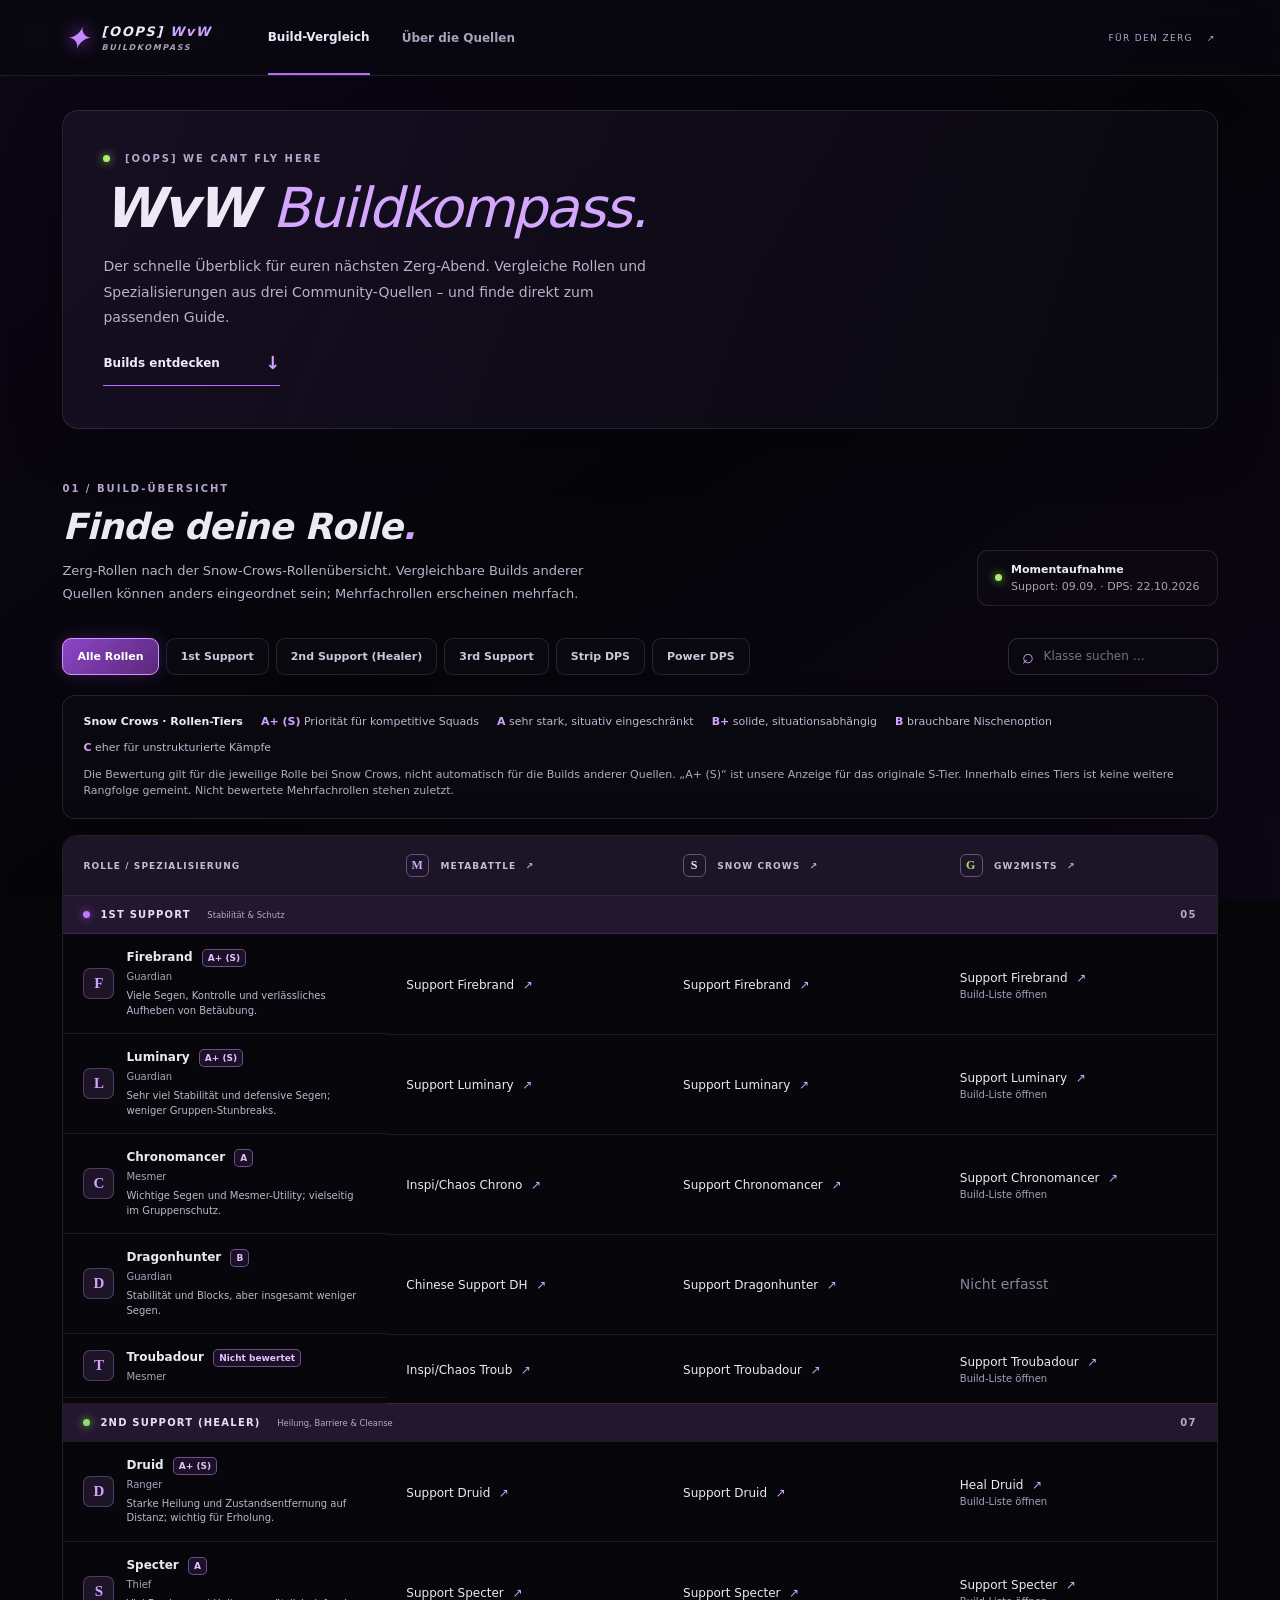
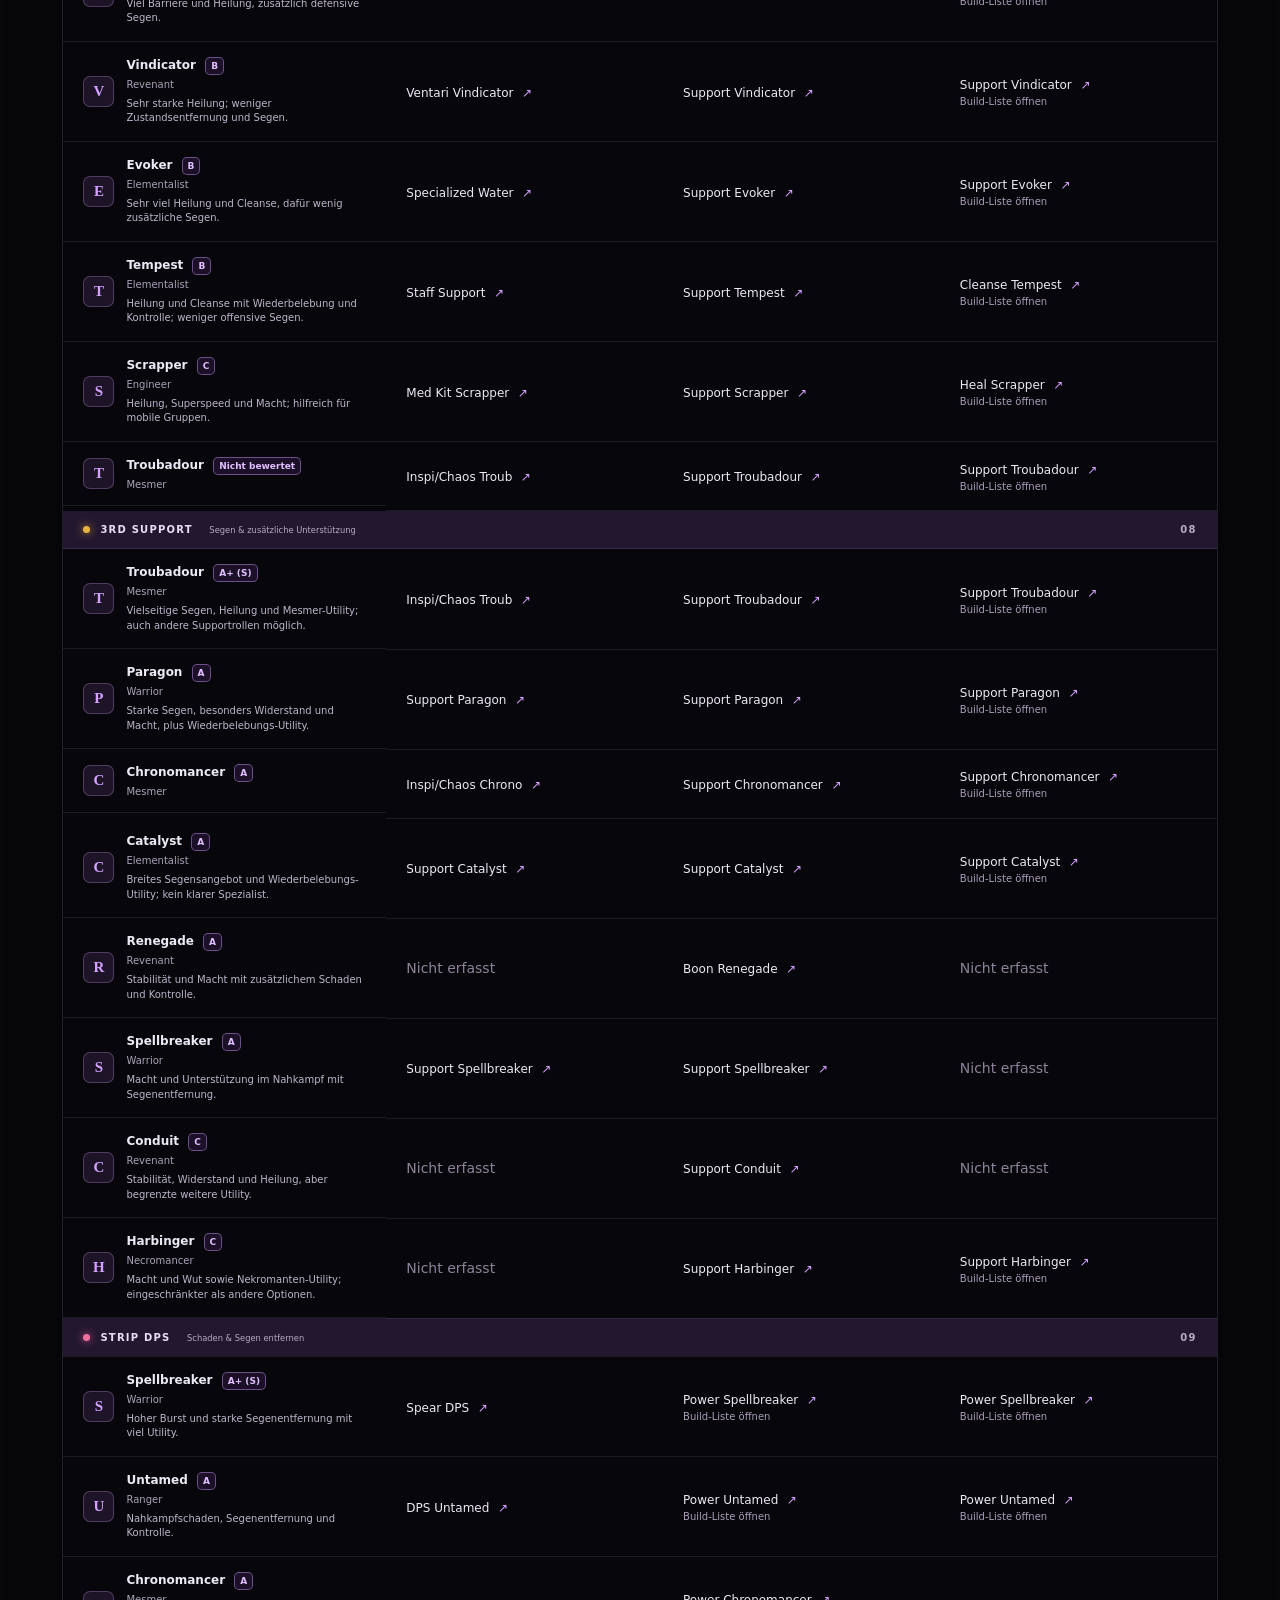
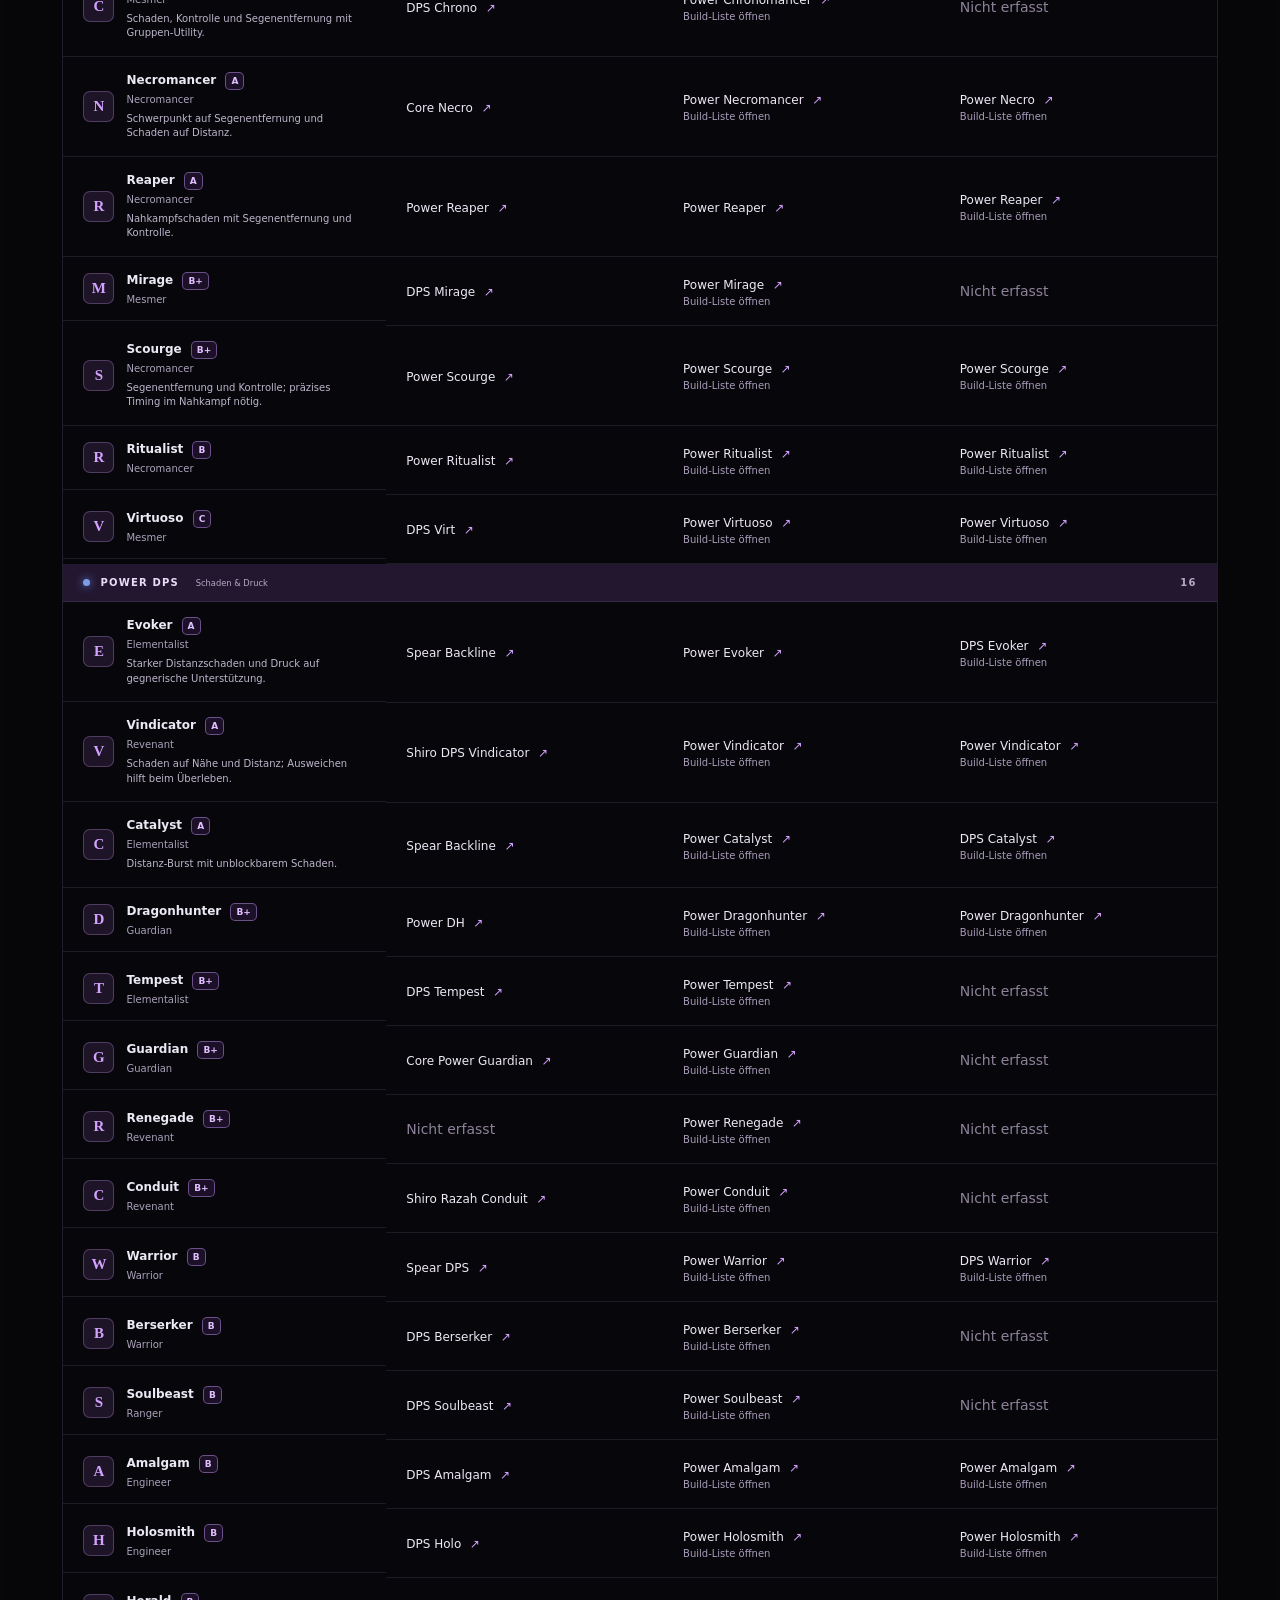
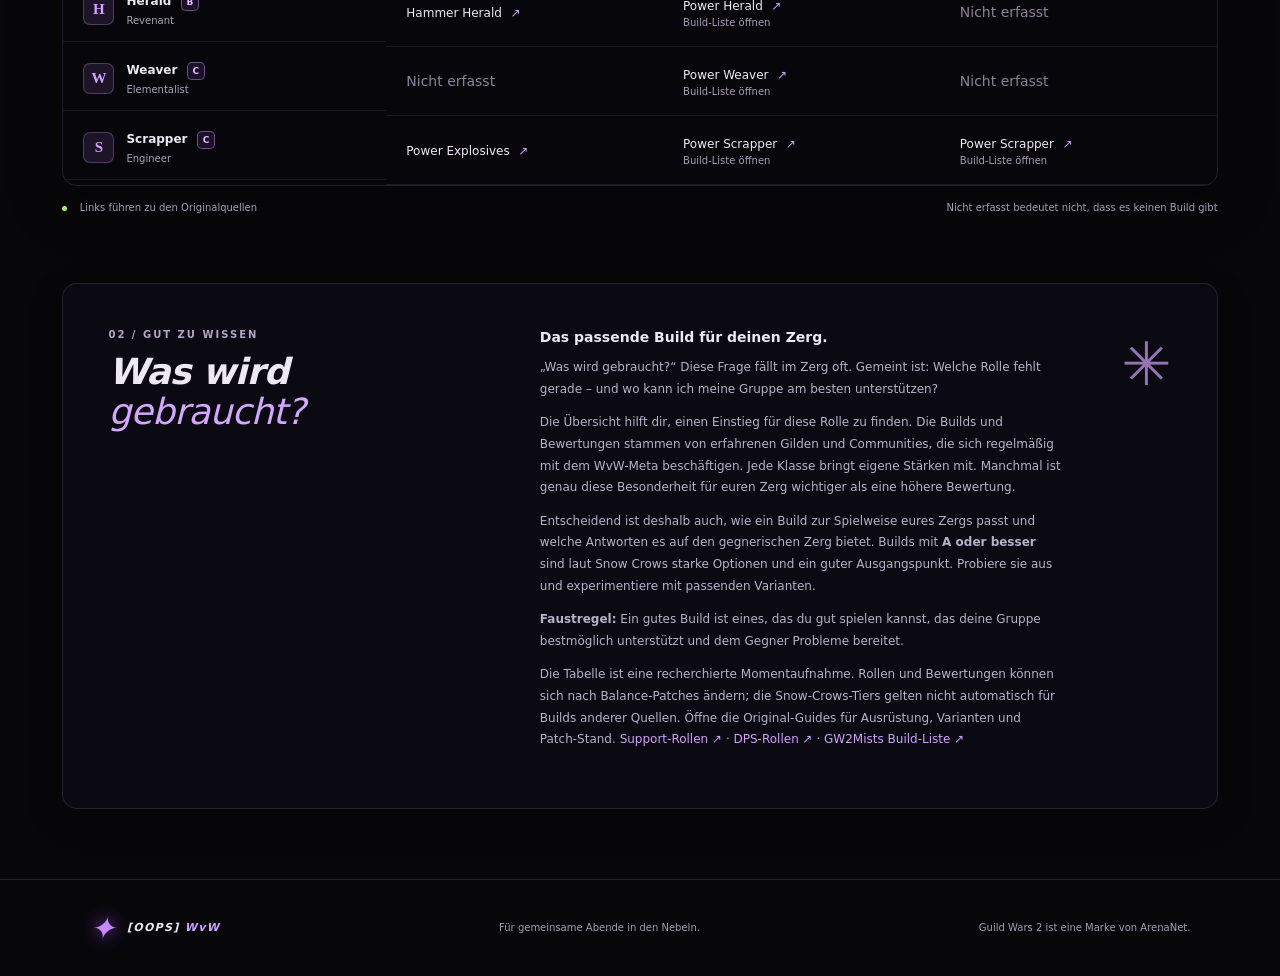
==== builds/index.html @ 17bd9991 "Füge WvW Buildkompass hinzu: Implementiere app.js, icons.js, index.html und style.css für die Anzeig" ====
<!doctype html><html lang="de"><head><meta charset="utf-8"><meta name="viewport" content="width=device-width, initial-scale=1"><meta name="description" content="WvW-Zerg-Builds nach Rolle und Quelle vergleichen."><title>Buildkompass · WvW</title><link rel="stylesheet" href="style.css"></head><body>
<header><div class="brand"><span class="brandmark">✦</span><span>[OOPS] <span class="accent">WvW</span><small>BUILDKOMPASS</small></span></div><nav><a class="active" href="#vergleich">Build-Vergleich</a><a href="#quellen">Über die Quellen</a></nav><span class="header-tag">FÜR DEN ZERG <span>↗</span></span></header>
<main><section class="hero"><div class="hero-copy"><div class="eyebrow"><span class="dot"></span> [OOPS] WE CANT FLY HERE</div><h1>WvW <em>Buildkompass.</em></h1><p>Der schnelle Überblick für euren nächsten Zerg-Abend. Vergleiche Rollen und Spezialisierungen aus drei Community-Quellen – und finde direkt zum passenden Guide.</p><a class="hero-link" href="#vergleich">Builds entdecken <span>↓</span></a></div></section>
<section class="overview" id="vergleich"><div class="section-top"><div><div class="eyebrow gold">01 / BUILD-ÜBERSICHT</div><h2>Finde deine Rolle<span class="accent">.</span></h2><p>Zerg-Rollen nach der Snow-Crows-Rollenübersicht. Vergleichbare Builds anderer Quellen können anders eingeordnet sein; Mehrfachrollen erscheinen mehrfach.</p></div><div class="snapshot"><span class="dot"></span><div><b>Momentaufnahme</b><small>Support: 09.09. · DPS: 22.10.2026</small></div></div></div>
<div class="toolbar"><div class="filters" role="group" aria-label="Nach Rolle filtern"><button class="selected" data-role="Alle">Alle Rollen</button><button data-role="1st Support">1st Support</button><button data-role="2nd Support (Healer)">2nd Support (Healer)</button><button data-role="3rd Support">3rd Support</button><button data-role="Strip DPS">Strip DPS</button><button data-role="Power DPS">Power DPS</button></div><label class="search"><span>⌕</span><input id="search" type="search" placeholder="Klasse suchen …" aria-label="Klasse oder Build suchen"></label></div>
<div class="tier-legend"><strong>Snow Crows · Rollen-Tiers</strong><span><b>A+ (S)</b> Priorität für kompetitive Squads</span><span><b>A</b> sehr stark, situativ eingeschränkt</span><span><b>B+</b> solide, situationsabhängig</span><span><b>B</b> brauchbare Nischenoption</span><span><b>C</b> eher für unstrukturierte Kämpfe</span><p>Die Bewertung gilt für die jeweilige Rolle bei Snow Crows, nicht automatisch für die Builds anderer Quellen. „A+ (S)“ ist unsere Anzeige für das originale S-Tier. Innerhalb eines Tiers ist keine weitere Rangfolge gemeint. Nicht bewertete Mehrfachrollen stehen zuletzt.</p></div><div class="table-wrap"><table><thead><tr><th>ROLLE / SPEZIALISIERUNG</th><th><span class="source-icon mb">M</span> METABATTLE <a href="https://metabattle.com/wiki/WvW" target="_blank" rel="noopener">↗</a></th><th><span class="source-icon sc">S</span> SNOW CROWS <a href="https://snowcrows.com/builds/wvw" target="_blank" rel="noopener">↗</a></th><th><span class="source-icon gm">G</span> GW2MISTS <a href="https://gw2mists.com/de/community/builds" target="_blank" rel="noopener">↗</a></th></tr></thead><tbody id="rows"></tbody></table><p id="empty" hidden>Keine passenden Builds gefunden. Versuche einen anderen Suchbegriff.</p></div><div class="table-footer"><span><i class="dot"></i> Links führen zu den Originalquellen</span><span>Nicht erfasst bedeutet nicht, dass es keinen Build gibt</span></div></section>
<section class="note" id="quellen"><div><div class="eyebrow gold">02 / GUT ZU WISSEN</div><h2>Was wird<br><em>gebraucht?</em></h2></div><div><h3>Das passende Build für deinen Zerg.</h3><p>„Was wird gebraucht?“ Diese Frage fällt im Zerg oft. Gemeint ist: Welche Rolle fehlt gerade – und wo kann ich meine Gruppe am besten unterstützen?</p><p>Die Übersicht hilft dir, einen Einstieg für diese Rolle zu finden. Die Builds und Bewertungen stammen von erfahrenen Gilden und Communities, die sich regelmäßig mit dem WvW-Meta beschäftigen. Jede Klasse bringt eigene Stärken mit. Manchmal ist genau diese Besonderheit für euren Zerg wichtiger als eine höhere Bewertung.</p><p>Entscheidend ist deshalb auch, wie ein Build zur Spielweise eures Zergs passt und welche Antworten es auf den gegnerischen Zerg bietet. Builds mit <strong>A oder besser</strong> sind laut Snow Crows starke Optionen und ein guter Ausgangspunkt. Probiere sie aus und experimentiere mit passenden Varianten.</p><p><strong>Faustregel:</strong> Ein gutes Build ist eines, das du gut spielen kannst, das deine Gruppe bestmöglich unterstützt und dem Gegner Probleme bereitet.</p><p class="source-note">Die Tabelle ist eine recherchierte Momentaufnahme. Rollen und Bewertungen können sich nach Balance-Patches ändern; die Snow-Crows-Tiers gelten nicht automatisch für Builds anderer Quellen. Öffne die Original-Guides für Ausrüstung, Varianten und Patch-Stand. <a href="https://snowcrows.com/news/wvw/wvw-tier-list-for-support-builds-august-2026">Support-Rollen ↗</a> · <a href="https://snowcrows.com/news/wvw/wvw-tier-list-for-dps-builds-august-2026">DPS-Rollen ↗</a> · <a href="https://gw2mists.com/en/builds" target="_blank" rel="noopener">GW2Mists Build-Liste ↗</a></p></div><div class="note-number">✳</div></section></main><footer><div class="brand"><span class="brandmark">✦</span><span>[OOPS] <span class="accent">WvW</span></span></div><span>Für gemeinsame Abende in den Nebeln.</span><span>Guild Wars 2 ist eine Marke von ArenaNet.</span></footer><script src="icons.js"></script><script src="app.js"></script></body></html>
---- builds/style.css ----
@import url('https://fonts.googleapis.com/css2?family=DM+Sans:wght@400;500;600;700&family=DM+Serif+Display:ital@0;1&display=swap');
.tier-legend{display:flex;gap:10px 18px;flex-wrap:wrap;align-items:center;padding:18px 20px;margin-bottom:16px;border:1px solid #3c493d;background:#1c2520;color:#aeb8ad;font-size:11px;line-height:1.5}.tier-legend strong{color:#e8e9df}.tier-legend b{color:#e2c580}.tier-legend p{width:100%;margin:0;color:#9ea99d}.tier{display:inline-block;border:1px solid #8e805b;padding:3px 5px;margin-left:5px;color:#e4c87e;font-size:9px;white-space:nowrap}.class-name small.why{max-width:245px;line-height:1.45;color:#aab4a7;margin-top:7px}.role-4{background:#d47d70}
:root{--bg:#111615;--panel:#1b2220;--line:#353c38;--text:#f1f0e9;--muted:#a4aba2;--gold:#d7b66f}*{box-sizing:border-box}html{scroll-behavior:smooth}body{margin:0;background:var(--bg);color:var(--text);font-family:'DM Sans',sans-serif;font-size:14px}a{color:inherit;text-decoration:none}a:focus-visible,button:focus-visible,input:focus-visible{outline:2px solid #e5c47e;outline-offset:3px}header{height:78px;border-bottom:1px solid #333a35;display:flex;align-items:center;padding:0 7%;gap:70px}.brand{display:flex;align-items:center;gap:10px;font-size:13px;font-weight:700;letter-spacing:.14em}.brandmark{font-size:31px;color:var(--gold);font-weight:400}.brand small{display:block;color:#8c958c;font-size:8px;letter-spacing:.2em;margin-top:4px}.accent{color:var(--gold)}nav{display:flex;align-self:stretch;gap:32px}nav a{display:flex;align-items:center;color:#9da49c;font-size:12px}nav a.active{border-bottom:2px solid var(--gold);color:#eee}.header-tag{margin-left:auto;font-size:9px;letter-spacing:.15em;color:#b7c0b4}.header-tag span{color:var(--gold);padding-left:10px}main{max-width:1600px;margin:auto}.hero{min-height:440px;display:grid;grid-template-columns:1fr .9fr;overflow:hidden;border-bottom:1px solid var(--line)}.hero-copy{padding:78px 0 70px 12%;position:relative;z-index:1}.eyebrow{font-size:10px;font-weight:700;letter-spacing:.2em;color:#c5cbc2}.dot{display:inline-block;width:7px;height:7px;border-radius:50%;background:#b9c89d;margin-right:9px}.gold{color:var(--gold)}h1,h2{font-family:'DM Serif Display',Georgia,serif;font-weight:400;margin:20px 0}h1{font-size:clamp(48px,5.4vw,77px);line-height:1.02;letter-spacing:-.03em}h1 em,.note em{color:var(--gold);font-weight:400}.hero p,.section-top p,.note p{color:#adb5ab;line-height:1.8;max-width:560px}.hero p{font-size:15px;margin:23px 0 29px}.hero-link{display:inline-flex;gap:45px;align-items:center;border-bottom:1px solid var(--gold);padding-bottom:12px;font-size:12px;font-weight:700}.hero-link span{color:var(--gold);font-size:18px}.hero-art{position:relative;min-height:420px;overflow:hidden;background:radial-gradient(ellipse at 65% 48%,#485149 0,#252e28 35%,#151c19 72%)}.hero-art:before,.hero-art:after{content:'';position:absolute;background:#b49b6b;opacity:.18;transform:rotate(-29deg);width:1px;height:150%;top:-30%;left:55%}.hero-art:after{transform:rotate(58deg);left:62%}.rings{position:absolute;border:1px solid #b39d73;border-radius:50%;opacity:.25;aspect-ratio:1;top:50%;left:56%;transform:translate(-50%,-50%)}.r1{width:330px}.r2{width:410px}.compass{position:absolute;left:56%;top:50%;transform:translate(-50%,-50%);font-size:240px;line-height:1;color:#d1bd92;opacity:.62}.art-text{position:absolute;right:12%;top:17%;font-family:Georgia,serif;font-size:11px;letter-spacing:.25em;line-height:1.8;color:#b6b9a8}.coords{position:absolute;right:12%;bottom:12%;font-size:9px;letter-spacing:.2em;color:#b6b9a8}.overview{padding:76px 7% 82px}.section-top{display:flex;justify-content:space-between;gap:25px;align-items:end}.section-top h2,.note h2{font-size:42px;letter-spacing:-.02em;margin:12px 0}.section-top p{margin:0;font-size:13px}.snapshot{display:flex;align-items:center;border:1px solid #3b443d;padding:12px 17px;white-space:nowrap}.snapshot b,.snapshot small{display:block;font-size:11px}.snapshot small{color:#969f95;margin-top:4px}.toolbar{display:flex;justify-content:space-between;gap:20px;margin:42px 0 20px}.filters{display:flex;flex-wrap:wrap;gap:5px}.filters button{border:1px solid transparent;background:none;color:#aab2a8;padding:11px 14px;cursor:pointer;font:inherit;font-size:11px}.filters button.selected{background:#d7b66f;color:#19201b;font-weight:700}.search{border:1px solid #414a41;display:flex;align-items:center;padding:0 13px;color:var(--gold);min-width:190px;font-size:20px}.search input{background:none;border:0;color:#eee;padding:10px;font:inherit;font-size:12px;width:100%;outline:0}.table-wrap{overflow-x:auto;border:1px solid #343c36}table{border-collapse:collapse;width:100%;min-width:800px;text-align:left;table-layout:fixed}th,td{padding:15px 20px;border-bottom:1px solid #303832}thead th{font-size:9px;letter-spacing:.12em;color:#acb5a9;background:#202824;height:60px}thead th:first-child{width:28%}thead a{color:#8a9488;margin-left:5px}.source-icon{display:inline-grid;place-items:center;width:23px;height:23px;border:1px solid #566053;margin-right:7px;font-family:Georgia,serif;font-size:12px;color:#e3c183}.sc{color:#d8dfdf}.gm{color:#a6c6ad}.group th{padding:13px 20px;background:#242d27;font-size:10px;letter-spacing:.12em;color:#e4e5d9}.group small{color:#88958a;font-weight:400;letter-spacing:0;text-transform:none;margin-left:12px}.role-dot{width:7px;height:7px;display:inline-block;background:#d9b66f;border-radius:50%;margin-right:10px}.role-1{background:#91b7a3}.role-2{background:#b3a7ce}.role-3{background:#d78f7c}.count{float:right;color:#89958b}tbody tr:not(.group){height:69px}tbody tr:not(.group):hover{background:#202923}tbody th[scope=row]{display:flex;align-items:center;gap:12px;font-size:12px}.class-icon{display:grid;place-items:center;width:31px;height:31px;border:1px solid #505b4e;color:#d4b97e;font-family:Georgia,serif;font-size:15px}.class-name small{display:block;color:#879287;font-size:10px;font-weight:400;margin-top:4px}.build{color:#e8eae2;font-size:12px}.build:hover{color:var(--gold);text-decoration:underline}.build span{color:#bba16d;margin-left:5px}.listnote{display:block;color:#89958a;margin-top:4px;font-size:10px}.dash{color:#68746b}#empty{padding:25px;color:#aeb7ad}.table-footer{display:flex;justify-content:space-between;gap:15px;color:#89958a;font-size:10px;margin-top:16px}.table-footer .dot{width:5px;height:5px}.note{margin:0 7% 75px;padding:45px;display:grid;grid-template-columns:1fr 1.3fr 80px;gap:30px;background:#202923;border:1px solid #38443b}.note h2{line-height:1.1}.note h3{font-size:14px;margin:0 0 12px}.note p{font-size:12px;margin:0 0 12px}.note p a{color:var(--gold)}.note-number{font-size:60px;color:#bda369;opacity:.7;text-align:right}footer{border-top:1px solid var(--line);padding:30px 7%;display:flex;align-items:center;justify-content:space-between;color:#879187;font-size:10px;gap:20px}footer .brand{color:#e6e6df;font-size:11px}@media(max-width:800px){header{padding:0 5%;gap:20px}header nav{margin-left:auto}header nav a:last-child,.header-tag{display:none}.hero{grid-template-columns:1fr}.hero-copy{padding:64px 7%}.hero-art{display:none}.overview{padding:60px 5%}.section-top{align-items:start;flex-direction:column}.toolbar{flex-direction:column}.search{max-width:300px}.note{margin:0 5% 50px;padding:28px;grid-template-columns:1fr}.note-number{display:none}footer{flex-wrap:wrap}footer span:last-child{width:100%}}

.class-icon img{display:block;object-fit:contain;max-width:100%;max-height:100%}

/* OOPS Wochenplan inspired surface, using the guild's supplied background. */
:root{--bg:#07070a;--panel:#100d18;--line:rgba(210,190,244,.13);--text:#ece9f5;--muted:#b5afc8;--gold:#c991ff}
body{background:#07070a url('https://raids.joinoops.win/raid-calendar-bg.png') center top/cover fixed no-repeat;color:var(--text);font-family:'Segoe UI',Inter,system-ui,-apple-system,'Helvetica Neue',sans-serif}
body:before{content:'';position:fixed;inset:0;z-index:-1;background:linear-gradient(145deg,rgba(15,7,26,.72),rgba(5,5,10,.86) 52%,rgba(15,6,24,.78));pointer-events:none}
header{height:76px;padding:0 5%;gap:56px;background:rgba(9,8,15,.82);border-color:var(--line);backdrop-filter:blur(14px)}
.brand{font-weight:800;letter-spacing:.12em;font-style:italic}.brandmark{color:#c68aff;text-shadow:0 0 18px #a348e5}.brand small{color:#aaa0bb}.accent,.gold{color:#cfa2ff}nav a{font-weight:700;color:#aaa3bb}nav a.active{border-color:#b76bff;color:#eee8fa}.header-tag,.header-tag span{color:#b9a4cf}
main{max-width:1500px;padding:0 2%}.hero{display:block;min-height:0;margin:34px 3% 0;border:1px solid var(--line);border-radius:16px;background:linear-gradient(110deg,rgba(24,16,37,.9),rgba(10,9,16,.82));box-shadow:0 18px 55px rgba(0,0,0,.2)}
.hero-copy{padding:42px 40px}.eyebrow{color:#b4a4c7}.dot{background:#abed6b;box-shadow:0 0 10px #8bd745}h1,h2{font-family:'Segoe UI',Inter,system-ui,sans-serif;font-weight:800;font-style:italic;letter-spacing:-.035em}h1{font-size:clamp(37px,4.3vw,60px);margin:15px 0;line-height:1.08}h1 em,.note em{color:#d4a7ff;font-style:inherit}.hero p,.section-top p,.note p{color:#b8b2c9}.hero p{margin:16px 0 22px;font-size:14px}.hero-link{border-color:#b76bff;color:#f0e9f8}.hero-link span{color:#d2a2ff}
.overview{padding:54px 3% 70px}.section-top h2,.note h2{font-size:36px}.snapshot{background:rgba(12,10,19,.88);border:1px solid var(--line);border-radius:11px}.snapshot small{color:#aaa0b9}.toolbar{margin-top:32px}.filters{gap:7px}.filters button{border:1px solid rgba(212,194,241,.14);border-radius:9px;background:rgba(12,10,18,.82);color:#ccc5dc;font-weight:700}.filters button:hover{border-color:#b16aeb}.filters button.selected{background:linear-gradient(135deg,#8b46c6,#5c287b);border-color:#d195ff;color:white;box-shadow:0 0 18px rgba(169,73,241,.25)}
.search{border:1px solid rgba(212,194,241,.18);border-radius:10px;background:rgba(10,9,16,.88);color:#d6a6ff}.search input{color:#eee8f5}.tier-legend{border:1px solid var(--line);border-radius:13px;background:rgba(10,9,16,.90);color:#bfb6d0;box-shadow:0 10px 30px rgba(0,0,0,.16)}.tier-legend strong{color:#f0eaf8}.tier-legend b{color:#d3a2ff}.tier-legend p{color:#b4a9c4}
.table-wrap{border:1px solid var(--line);border-radius:15px;background:rgba(8,8,13,.92);box-shadow:0 20px 55px rgba(0,0,0,.3)}th,td{border-color:rgba(211,190,241,.1)}thead th{background:rgba(31,23,43,.9);color:#c4bad3}thead a{color:#d2a2fa}.source-icon{border-color:#655377;color:#d5a7f8;border-radius:6px}.sc{color:#eee9f5}.gm{color:#a9dc7a}.group th{background:rgba(48,30,64,.7);color:#eadcf6}.group small,.count{color:#b5aac2}.role-dot{background:#bf79f5;box-shadow:0 0 8px #9a45d6}.role-1{background:#92dc65;box-shadow:0 0 8px #72c84b}.role-2{background:#e8b442;box-shadow:0 0 8px #d99631}.role-3{background:#ed729f;box-shadow:0 0 8px #d9588c}.role-4{background:#7c9ee9;box-shadow:0 0 8px #6583df}
tbody tr:not(.group):hover{background:rgba(142,78,181,.12)}.class-icon{flex:none;border-color:rgba(195,153,230,.3);border-radius:7px;background:rgba(61,39,73,.45);color:#d3a2ff}.class-name small{color:#aba2ba}.class-name small.why{color:#beb5cc}.tier{border-color:rgba(205,158,255,.45);border-radius:5px;background:rgba(137,70,183,.16);color:#e2bfff}.build{color:#eee8f5}.build:hover,.build span{color:#d5a1ff}.listnote,.table-footer{color:#a99cb9}.dash{color:#8d829a}.table-footer .dot{box-shadow:none}
.note{margin:0 3% 70px;border:1px solid var(--line);border-radius:15px;background:rgba(13,10,19,.9);box-shadow:0 12px 36px rgba(0,0,0,.2)}.note-number,.note p a{color:#d0a1fa}footer{border-color:var(--line);color:#a79bb5}footer .brand{color:#ede7f5}a:focus-visible,button:focus-visible,input:focus-visible{outline-color:#d5a1ff}
@media(max-width:800px){header{padding:0 5%;gap:20px}.hero{margin:24px 3% 0}.hero-copy{padding:30px 25px}.overview{padding:42px 3% 55px}.note{margin:0 3% 45px;padding:26px}body{background-attachment:scroll}}
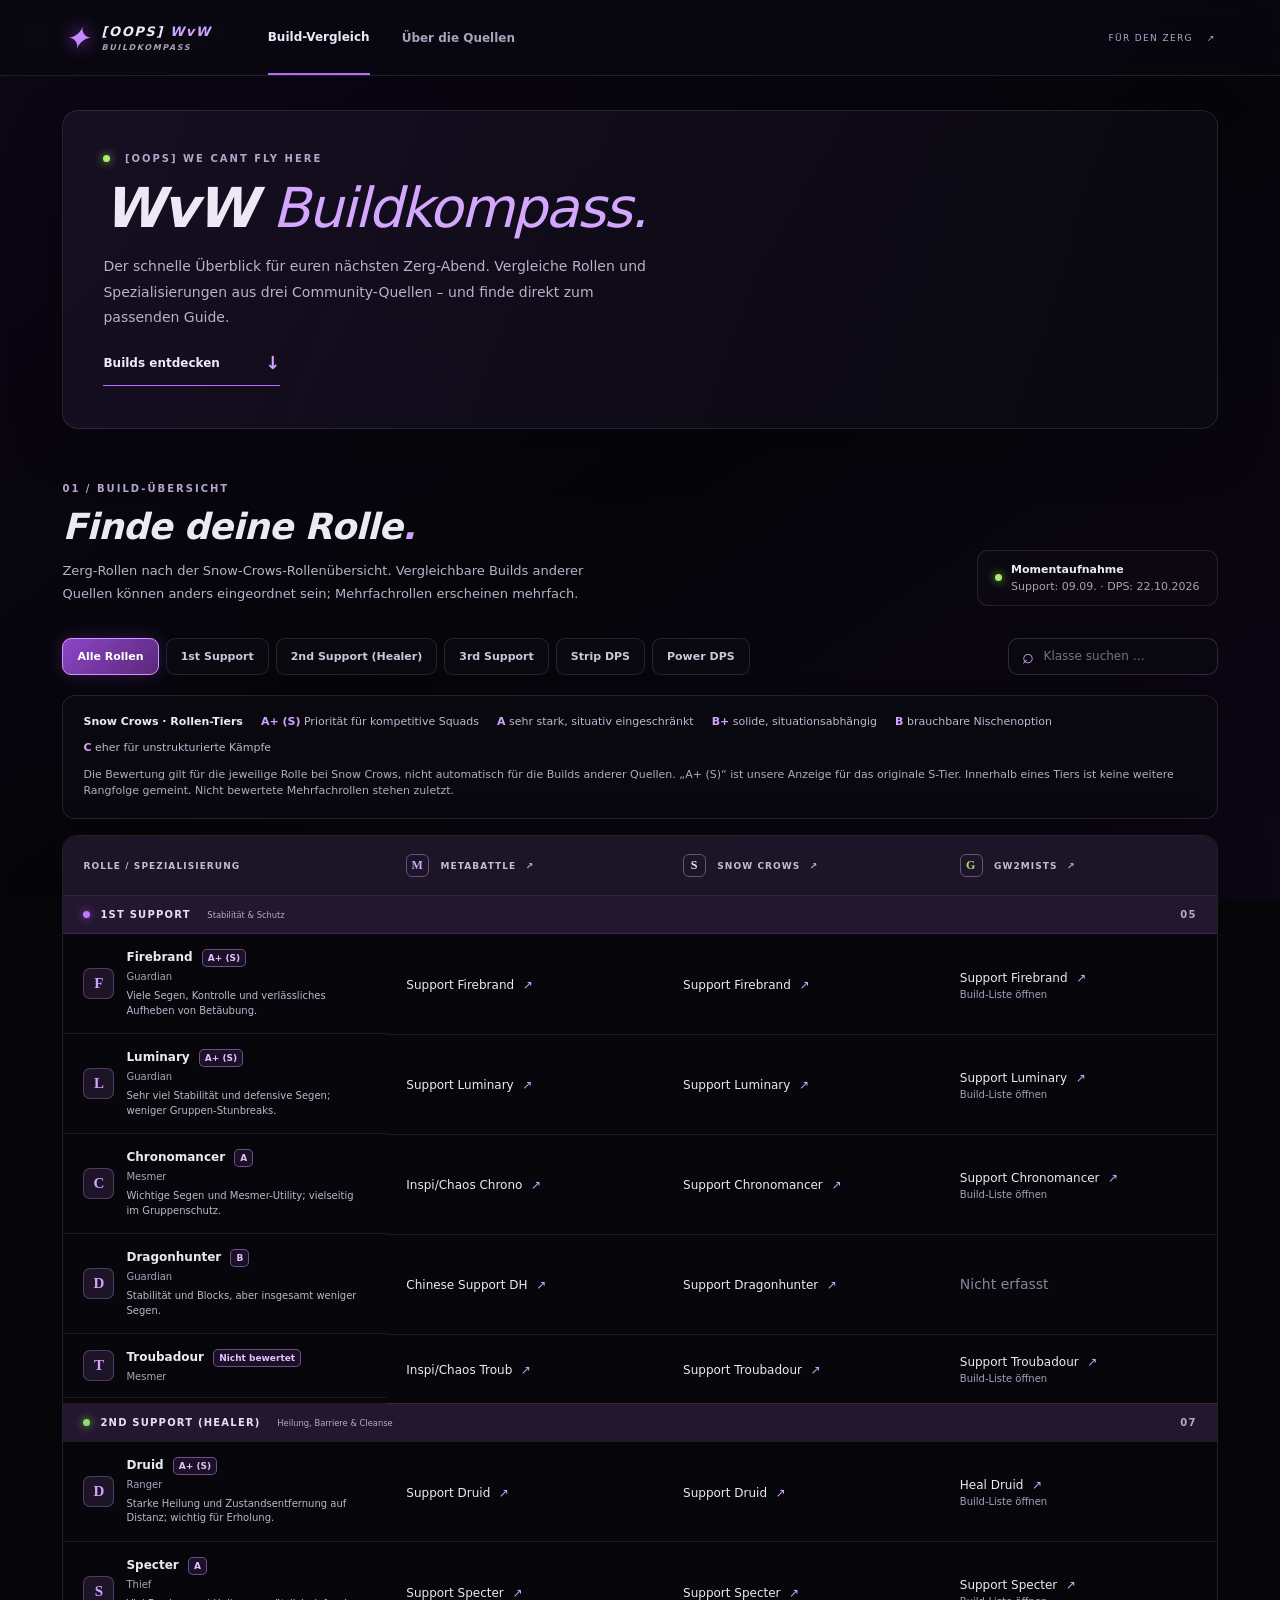
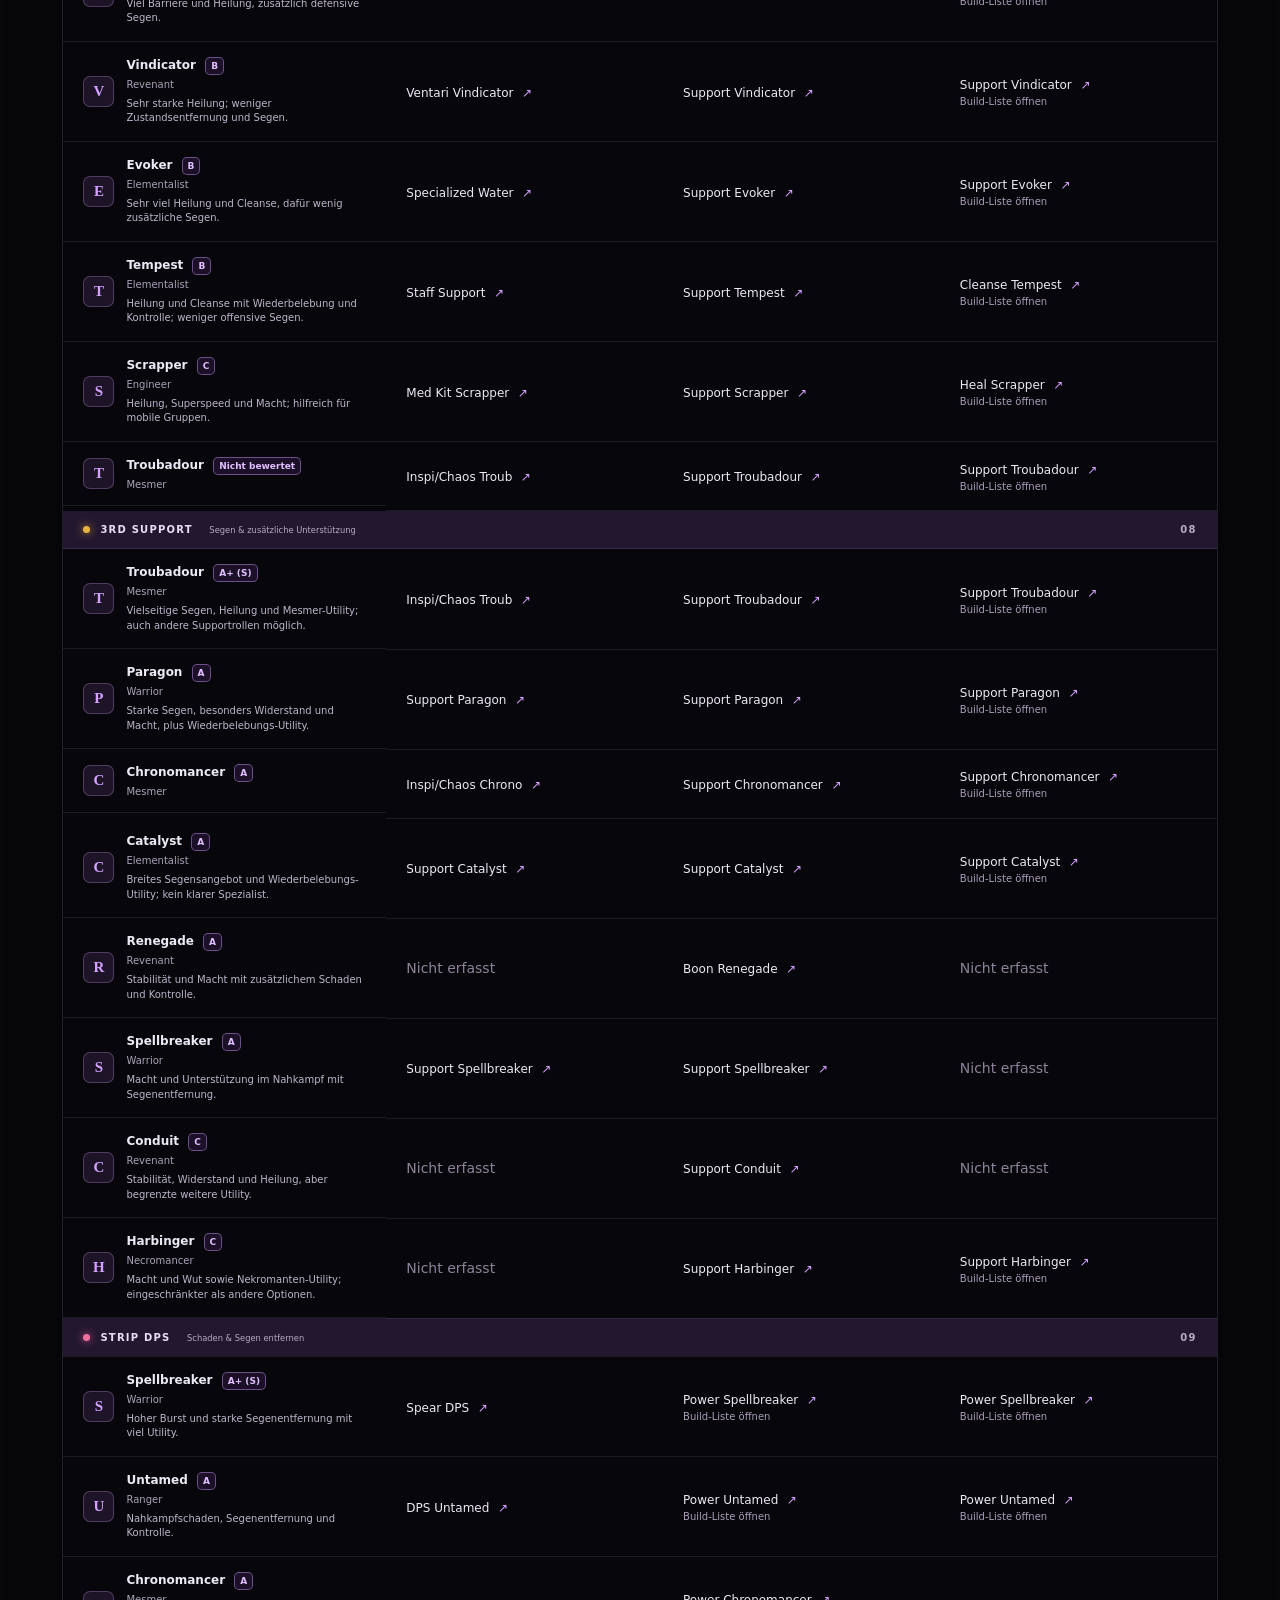
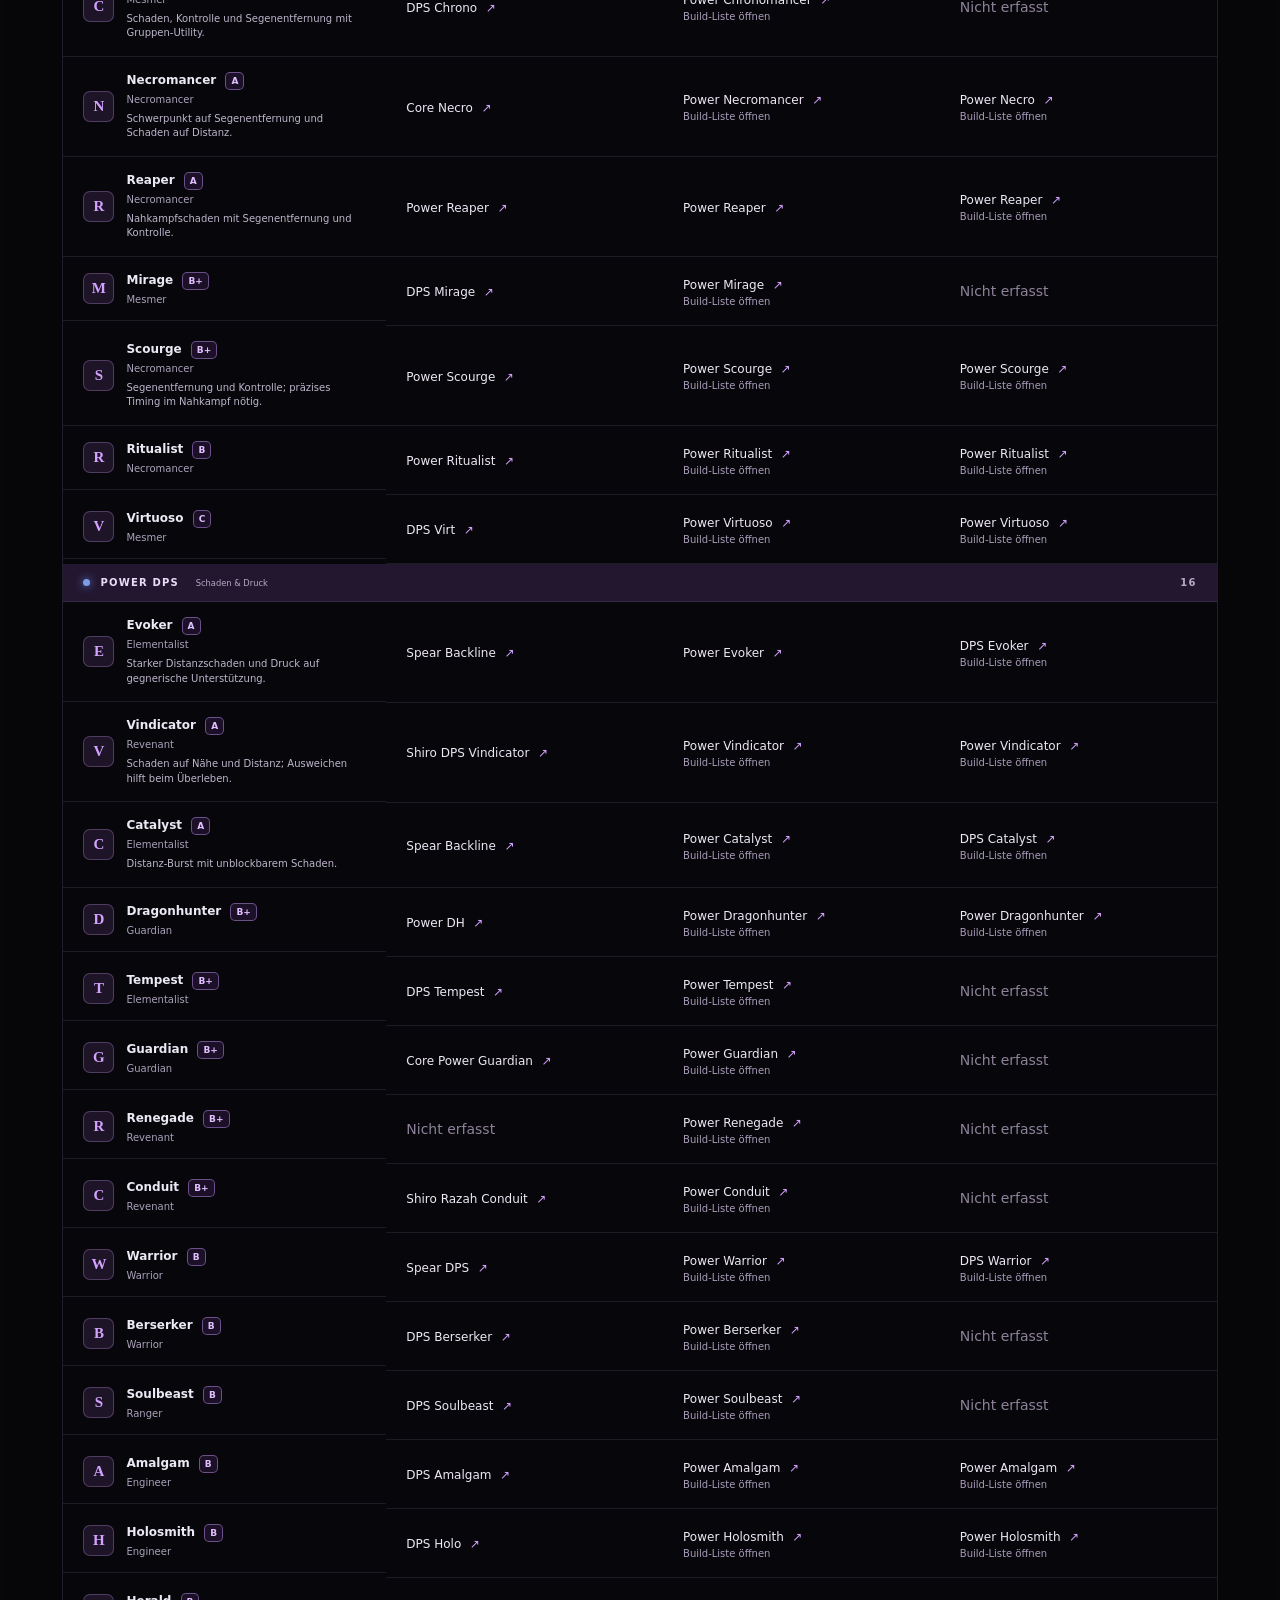
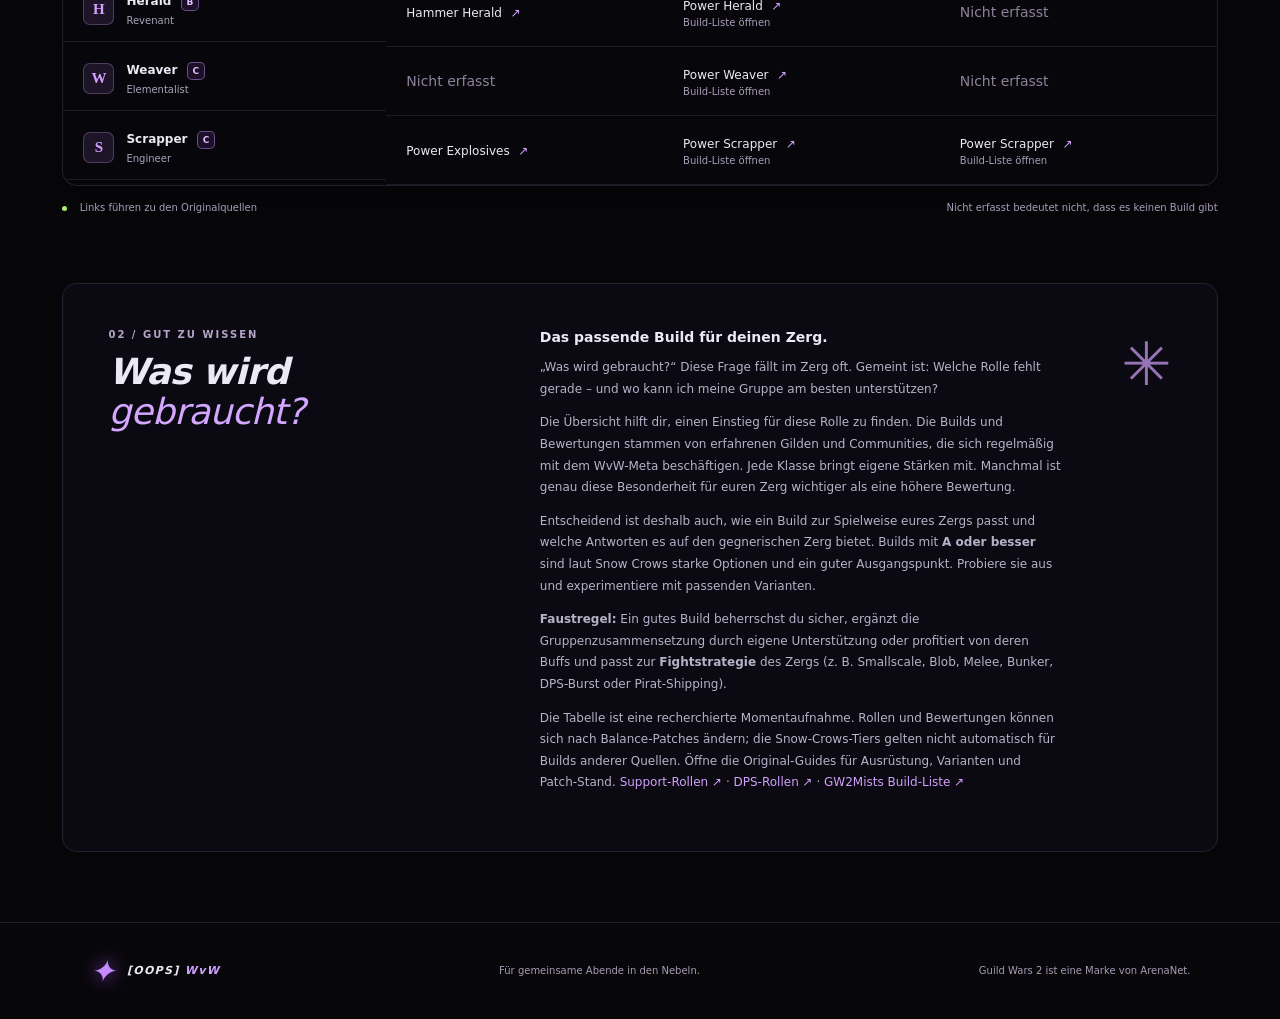
==== commit 5632c89e: "Aktualisiere die Struktur von index.html für den WvW Buildkompass und entferne das Builds-Verzeichni" ====
--- a/builds/index.html
+++ b/builds/index.html
@@ -1,7 +1,120 @@
-<!doctype html><html lang="de"><head><meta charset="utf-8"><meta name="viewport" content="width=device-width, initial-scale=1"><meta name="description" content="WvW-Zerg-Builds nach Rolle und Quelle vergleichen."><title>Buildkompass · WvW</title><link rel="stylesheet" href="style.css"></head><body>
-<header><div class="brand"><span class="brandmark">✦</span><span>[OOPS] <span class="accent">WvW</span><small>BUILDKOMPASS</small></span></div><nav><a class="active" href="#vergleich">Build-Vergleich</a><a href="#quellen">Über die Quellen</a></nav><span class="header-tag">FÜR DEN ZERG <span>↗</span></span></header>
-<main><section class="hero"><div class="hero-copy"><div class="eyebrow"><span class="dot"></span> [OOPS] WE CANT FLY HERE</div><h1>WvW <em>Buildkompass.</em></h1><p>Der schnelle Überblick für euren nächsten Zerg-Abend. Vergleiche Rollen und Spezialisierungen aus drei Community-Quellen – und finde direkt zum passenden Guide.</p><a class="hero-link" href="#vergleich">Builds entdecken <span>↓</span></a></div></section>
-<section class="overview" id="vergleich"><div class="section-top"><div><div class="eyebrow gold">01 / BUILD-ÜBERSICHT</div><h2>Finde deine Rolle<span class="accent">.</span></h2><p>Zerg-Rollen nach der Snow-Crows-Rollenübersicht. Vergleichbare Builds anderer Quellen können anders eingeordnet sein; Mehrfachrollen erscheinen mehrfach.</p></div><div class="snapshot"><span class="dot"></span><div><b>Momentaufnahme</b><small>Support: 09.09. · DPS: 22.10.2026</small></div></div></div>
-<div class="toolbar"><div class="filters" role="group" aria-label="Nach Rolle filtern"><button class="selected" data-role="Alle">Alle Rollen</button><button data-role="1st Support">1st Support</button><button data-role="2nd Support (Healer)">2nd Support (Healer)</button><button data-role="3rd Support">3rd Support</button><button data-role="Strip DPS">Strip DPS</button><button data-role="Power DPS">Power DPS</button></div><label class="search"><span>⌕</span><input id="search" type="search" placeholder="Klasse suchen …" aria-label="Klasse oder Build suchen"></label></div>
-<div class="tier-legend"><strong>Snow Crows · Rollen-Tiers</strong><span><b>A+ (S)</b> Priorität für kompetitive Squads</span><span><b>A</b> sehr stark, situativ eingeschränkt</span><span><b>B+</b> solide, situationsabhängig</span><span><b>B</b> brauchbare Nischenoption</span><span><b>C</b> eher für unstrukturierte Kämpfe</span><p>Die Bewertung gilt für die jeweilige Rolle bei Snow Crows, nicht automatisch für die Builds anderer Quellen. „A+ (S)“ ist unsere Anzeige für das originale S-Tier. Innerhalb eines Tiers ist keine weitere Rangfolge gemeint. Nicht bewertete Mehrfachrollen stehen zuletzt.</p></div><div class="table-wrap"><table><thead><tr><th>ROLLE / SPEZIALISIERUNG</th><th><span class="source-icon mb">M</span> METABATTLE <a href="https://metabattle.com/wiki/WvW" target="_blank" rel="noopener">↗</a></th><th><span class="source-icon sc">S</span> SNOW CROWS <a href="https://snowcrows.com/builds/wvw" target="_blank" rel="noopener">↗</a></th><th><span class="source-icon gm">G</span> GW2MISTS <a href="https://gw2mists.com/de/community/builds" target="_blank" rel="noopener">↗</a></th></tr></thead><tbody id="rows"></tbody></table><p id="empty" hidden>Keine passenden Builds gefunden. Versuche einen anderen Suchbegriff.</p></div><div class="table-footer"><span><i class="dot"></i> Links führen zu den Originalquellen</span><span>Nicht erfasst bedeutet nicht, dass es keinen Build gibt</span></div></section>
-<section class="note" id="quellen"><div><div class="eyebrow gold">02 / GUT ZU WISSEN</div><h2>Was wird<br><em>gebraucht?</em></h2></div><div><h3>Das passende Build für deinen Zerg.</h3><p>„Was wird gebraucht?“ Diese Frage fällt im Zerg oft. Gemeint ist: Welche Rolle fehlt gerade – und wo kann ich meine Gruppe am besten unterstützen?</p><p>Die Übersicht hilft dir, einen Einstieg für diese Rolle zu finden. Die Builds und Bewertungen stammen von erfahrenen Gilden und Communities, die sich regelmäßig mit dem WvW-Meta beschäftigen. Jede Klasse bringt eigene Stärken mit. Manchmal ist genau diese Besonderheit für euren Zerg wichtiger als eine höhere Bewertung.</p><p>Entscheidend ist deshalb auch, wie ein Build zur Spielweise eures Zergs passt und welche Antworten es auf den gegnerischen Zerg bietet. Builds mit <strong>A oder besser</strong> sind laut Snow Crows starke Optionen und ein guter Ausgangspunkt. Probiere sie aus und experimentiere mit passenden Varianten.</p><p><strong>Faustregel:</strong> Ein gutes Build ist eines, das du gut spielen kannst, das deine Gruppe bestmöglich unterstützt und dem Gegner Probleme bereitet.</p><p class="source-note">Die Tabelle ist eine recherchierte Momentaufnahme. Rollen und Bewertungen können sich nach Balance-Patches ändern; die Snow-Crows-Tiers gelten nicht automatisch für Builds anderer Quellen. Öffne die Original-Guides für Ausrüstung, Varianten und Patch-Stand. <a href="https://snowcrows.com/news/wvw/wvw-tier-list-for-support-builds-august-2026">Support-Rollen ↗</a> · <a href="https://snowcrows.com/news/wvw/wvw-tier-list-for-dps-builds-august-2026">DPS-Rollen ↗</a> · <a href="https://gw2mists.com/en/builds" target="_blank" rel="noopener">GW2Mists Build-Liste ↗</a></p></div><div class="note-number">✳</div></section></main><footer><div class="brand"><span class="brandmark">✦</span><span>[OOPS] <span class="accent">WvW</span></span></div><span>Für gemeinsame Abende in den Nebeln.</span><span>Guild Wars 2 ist eine Marke von ArenaNet.</span></footer><script src="icons.js"></script><script src="app.js"></script></body></html>
+<!doctype html>
+<html lang="de">
+
+<head>
+    <meta charset="utf-8">
+    <meta name="viewport" content="width=device-width, initial-scale=1">
+    <meta name="description" content="WvW-Zerg-Builds nach Rolle und Quelle vergleichen.">
+    <title>Buildkompass · WvW</title>
+    <link rel="stylesheet" href="style.css">
+</head>
+
+<body>
+    <header>
+        <div class="brand"><span class="brandmark">✦</span><span>[OOPS] <span
+                    class="accent">WvW</span><small>BUILDKOMPASS</small></span></div>
+        <nav><a class="active" href="#vergleich">Build-Vergleich</a><a href="#quellen">Über die Quellen</a></nav><span
+            class="header-tag">FÜR DEN ZERG <span>↗</span></span>
+    </header>
+    <main>
+        <section class="hero">
+            <div class="hero-copy">
+                <div class="eyebrow"><span class="dot"></span> [OOPS] WE CANT FLY HERE</div>
+                <h1>WvW <em>Buildkompass.</em></h1>
+                <p>Der schnelle Überblick für euren nächsten Zerg-Abend. Vergleiche Rollen und Spezialisierungen aus
+                    drei Community-Quellen – und finde direkt zum passenden Guide.</p><a class="hero-link"
+                    href="#vergleich">Builds entdecken <span>↓</span></a>
+            </div>
+        </section>
+        <section class="overview" id="vergleich">
+            <div class="section-top">
+                <div>
+                    <div class="eyebrow gold">01 / BUILD-ÜBERSICHT</div>
+                    <h2>Finde deine Rolle<span class="accent">.</span></h2>
+                    <p>Zerg-Rollen nach der Snow-Crows-Rollenübersicht. Vergleichbare Builds anderer Quellen können
+                        anders eingeordnet sein; Mehrfachrollen erscheinen mehrfach.</p>
+                </div>
+                <div class="snapshot"><span class="dot"></span>
+                    <div><b>Momentaufnahme</b><small>Support: 09.09. · DPS: 22.10.2026</small></div>
+                </div>
+            </div>
+            <div class="toolbar">
+                <div class="filters" role="group" aria-label="Nach Rolle filtern"><button class="selected"
+                        data-role="Alle">Alle Rollen</button><button data-role="1st Support">1st Support</button><button
+                        data-role="2nd Support (Healer)">2nd Support (Healer)</button><button
+                        data-role="3rd Support">3rd Support</button><button data-role="Strip DPS">Strip
+                        DPS</button><button data-role="Power DPS">Power DPS</button></div><label
+                    class="search"><span>⌕</span><input id="search" type="search" placeholder="Klasse suchen …"
+                        aria-label="Klasse oder Build suchen"></label>
+            </div>
+            <div class="tier-legend"><strong>Snow Crows · Rollen-Tiers</strong><span><b>A+ (S)</b> Priorität für
+                    kompetitive Squads</span><span><b>A</b> sehr stark, situativ eingeschränkt</span><span><b>B+</b>
+                    solide, situationsabhängig</span><span><b>B</b> brauchbare Nischenoption</span><span><b>C</b> eher
+                    für unstrukturierte Kämpfe</span>
+                <p>Die Bewertung gilt für die jeweilige Rolle bei Snow Crows, nicht automatisch für die Builds anderer
+                    Quellen. „A+ (S)“ ist unsere Anzeige für das originale S-Tier. Innerhalb eines Tiers ist keine
+                    weitere Rangfolge gemeint. Nicht bewertete Mehrfachrollen stehen zuletzt.</p>
+            </div>
+            <div class="table-wrap">
+                <table>
+                    <thead>
+                        <tr>
+                            <th>ROLLE / SPEZIALISIERUNG</th>
+                            <th><span class="source-icon mb">M</span> METABATTLE <a
+                                    href="https://metabattle.com/wiki/WvW" target="_blank" rel="noopener">↗</a></th>
+                            <th><span class="source-icon sc">S</span> SNOW CROWS <a
+                                    href="https://snowcrows.com/builds/wvw" target="_blank" rel="noopener">↗</a></th>
+                            <th><span class="source-icon gm">G</span> GW2MISTS <a
+                                    href="https://gw2mists.com/de/community/builds" target="_blank" rel="noopener">↗</a>
+                            </th>
+                        </tr>
+                    </thead>
+                    <tbody id="rows"></tbody>
+                </table>
+                <p id="empty" hidden>Keine passenden Builds gefunden. Versuche einen anderen Suchbegriff.</p>
+            </div>
+            <div class="table-footer"><span><i class="dot"></i> Links führen zu den Originalquellen</span><span>Nicht
+                    erfasst bedeutet nicht, dass es keinen Build gibt</span></div>
+        </section>
+        <section class="note" id="quellen">
+            <div>
+                <div class="eyebrow gold">02 / GUT ZU WISSEN</div>
+                <h2>Was wird<br><em>gebraucht?</em></h2>
+            </div>
+            <div>
+                <h3>Das passende Build für deinen Zerg.</h3>
+                <p>„Was wird gebraucht?“ Diese Frage fällt im Zerg oft. Gemeint ist: Welche Rolle fehlt gerade – und wo
+                    kann ich meine Gruppe am besten unterstützen?</p>
+                <p>Die Übersicht hilft dir, einen Einstieg für diese Rolle zu finden. Die Builds und Bewertungen stammen
+                    von erfahrenen Gilden und Communities, die sich regelmäßig mit dem WvW-Meta beschäftigen. Jede
+                    Klasse bringt eigene Stärken mit. Manchmal ist genau diese Besonderheit für euren Zerg wichtiger als
+                    eine höhere Bewertung.</p>
+                <p>Entscheidend ist deshalb auch, wie ein Build zur Spielweise eures Zergs passt und welche Antworten es
+                    auf den gegnerischen Zerg bietet. Builds mit <strong>A oder besser</strong> sind laut Snow Crows
+                    starke Optionen und ein guter Ausgangspunkt. Probiere sie aus und experimentiere mit passenden
+                    Varianten.</p>
+                <p><strong>Faustregel:</strong> Ein gutes Build beherrschst du sicher, ergänzt die Gruppenzusammensetzung
+                    durch eigene Unterstützung oder profitiert von deren Buffs und passt zur
+                    <strong>Fightstrategie</strong> des Zergs (z. B. Smallscale, Blob, Melee, Bunker, DPS-Burst oder
+                    Pirat-Shipping).</p>
+                <p class="source-note">Die Tabelle ist eine recherchierte Momentaufnahme. Rollen und Bewertungen können
+                    sich nach Balance-Patches ändern; die Snow-Crows-Tiers gelten nicht automatisch für Builds anderer
+                    Quellen. Öffne die Original-Guides für Ausrüstung, Varianten und Patch-Stand. <a
+                        href="https://snowcrows.com/news/wvw/wvw-tier-list-for-support-builds-august-2026">Support-Rollen
+                        ↗</a> · <a
+                        href="https://snowcrows.com/news/wvw/wvw-tier-list-for-dps-builds-august-2026">DPS-Rollen ↗</a>
+                    · <a href="https://gw2mists.com/en/builds" target="_blank" rel="noopener">GW2Mists Build-Liste ↗</a>
+                </p>
+            </div>
+            <div class="note-number">✳</div>
+        </section>
+    </main>
+    <footer>
+        <div class="brand"><span class="brandmark">✦</span><span>[OOPS] <span class="accent">WvW</span></span></div>
+        <span>Für gemeinsame Abende in den Nebeln.</span><span>Guild Wars 2 ist eine Marke von ArenaNet.</span>
+    </footer>
+    <script src="icons.js"></script>
+    <script src="app.js"></script>
+</body>
+
+</html>
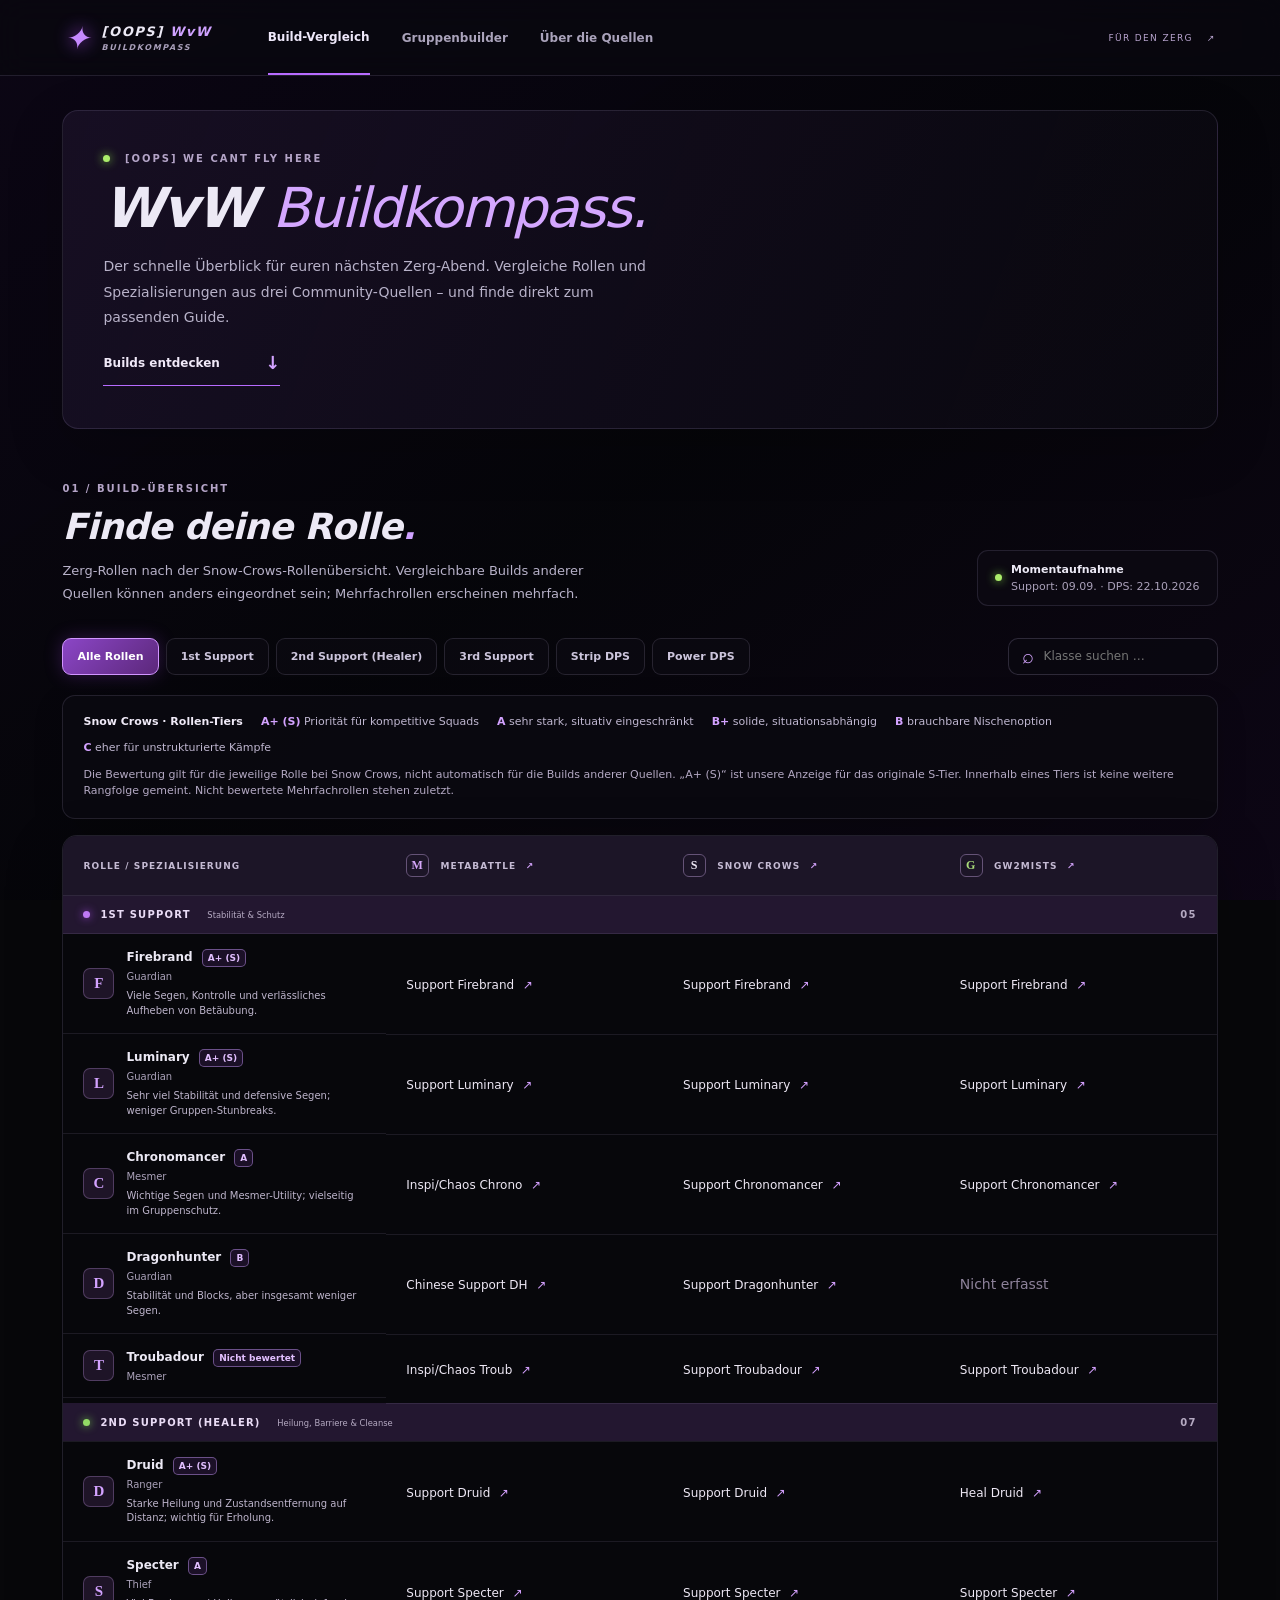
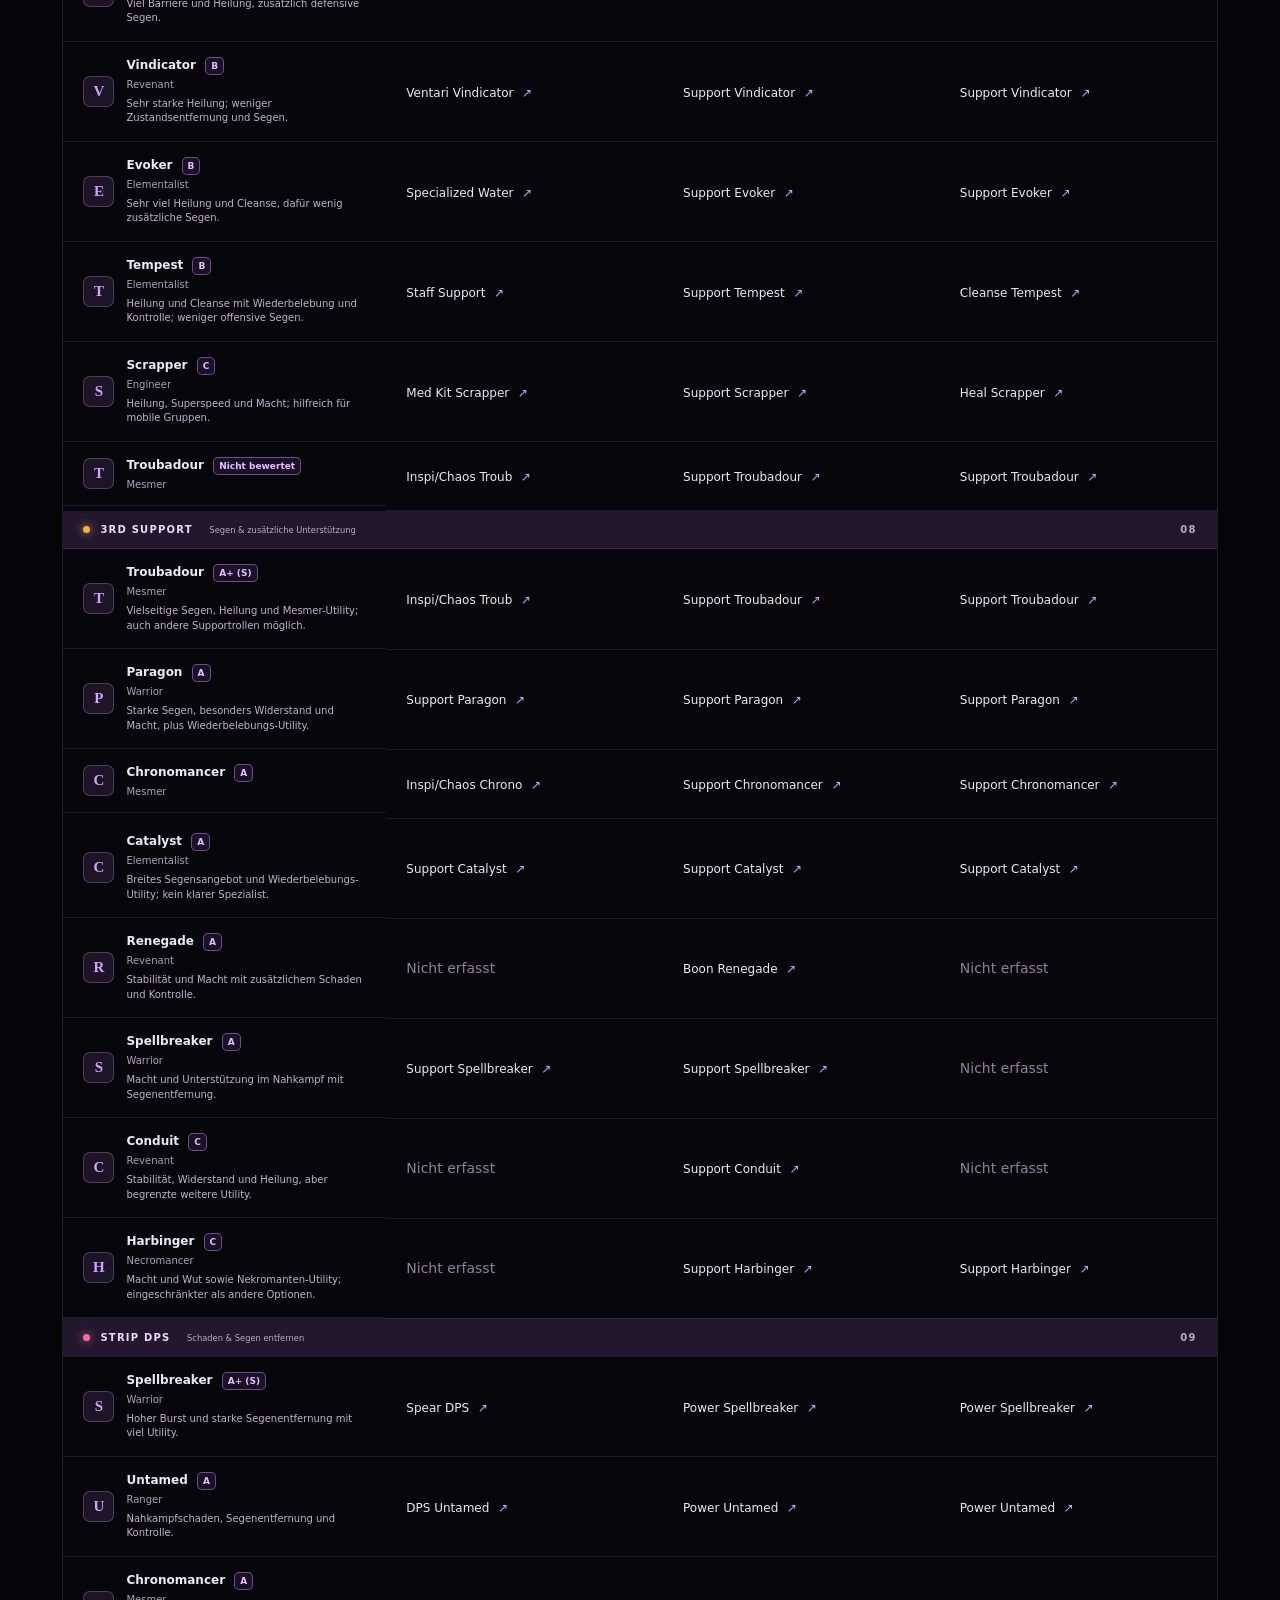
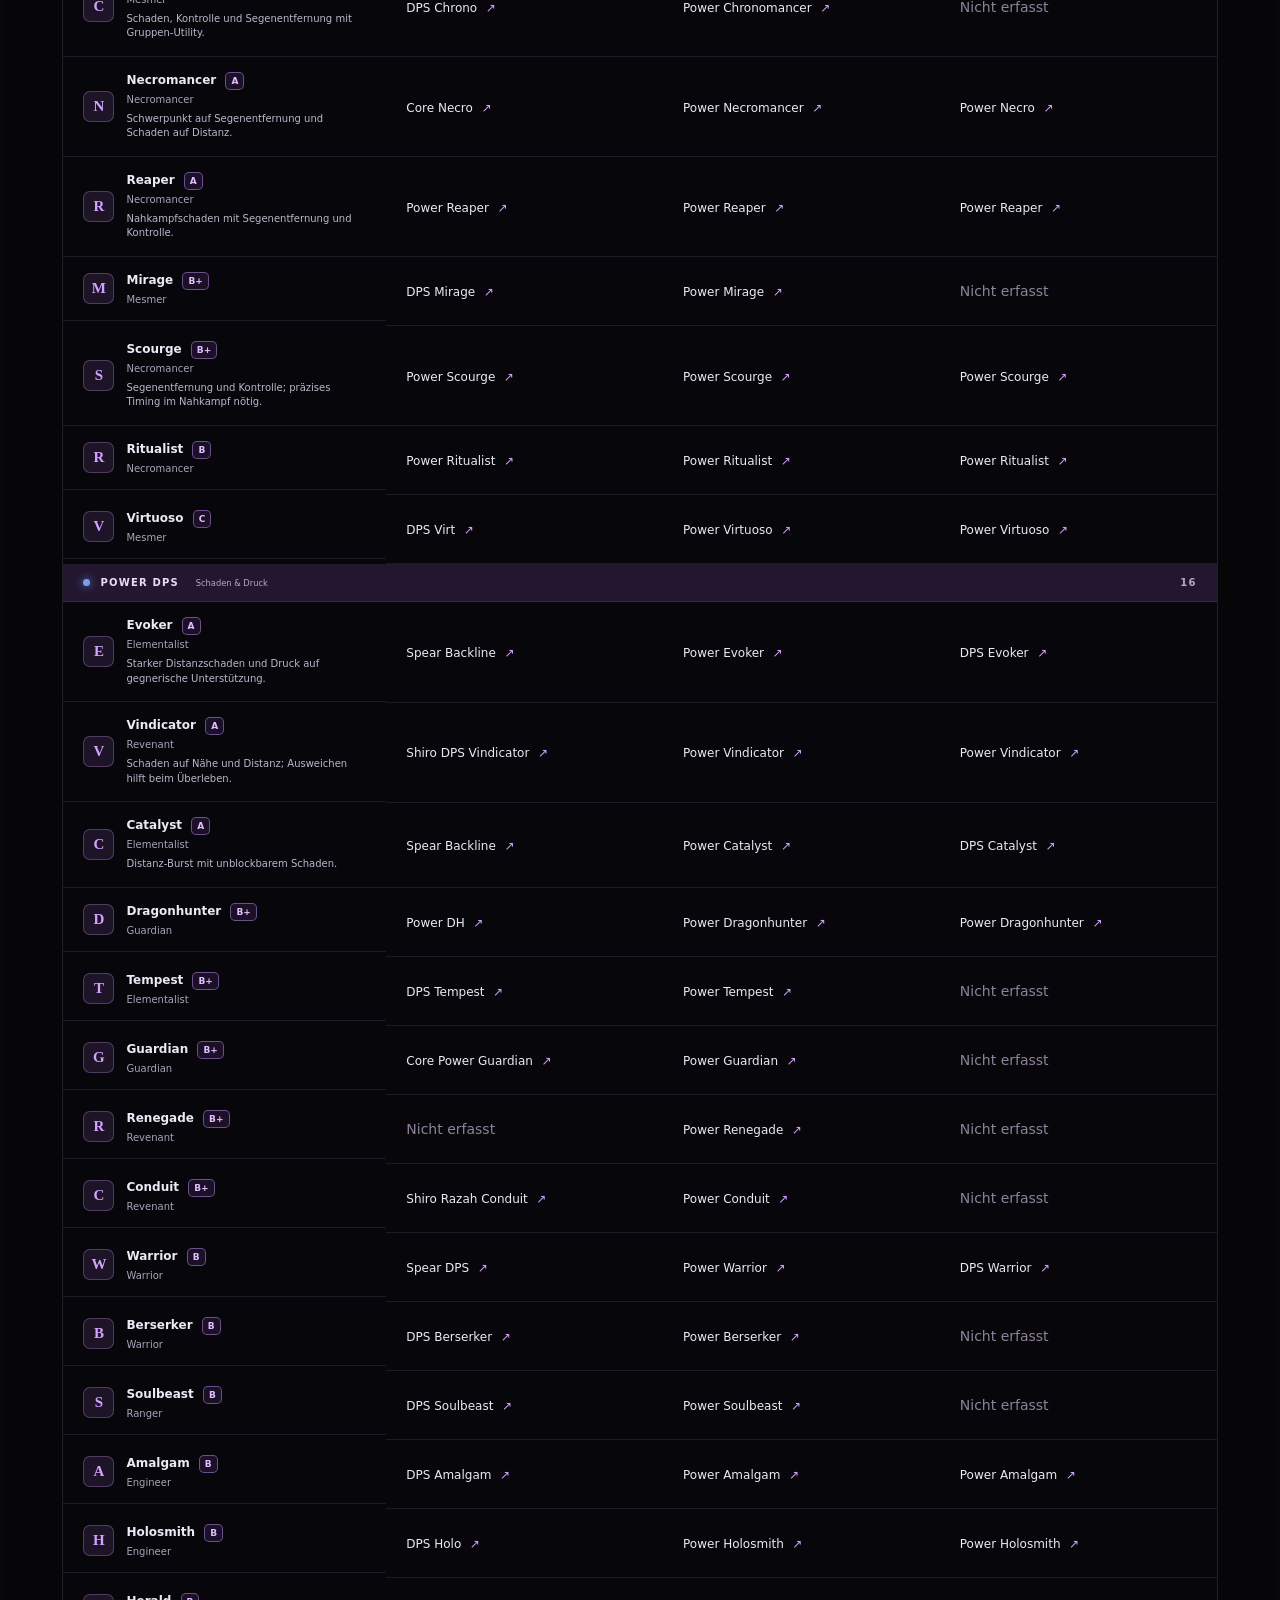
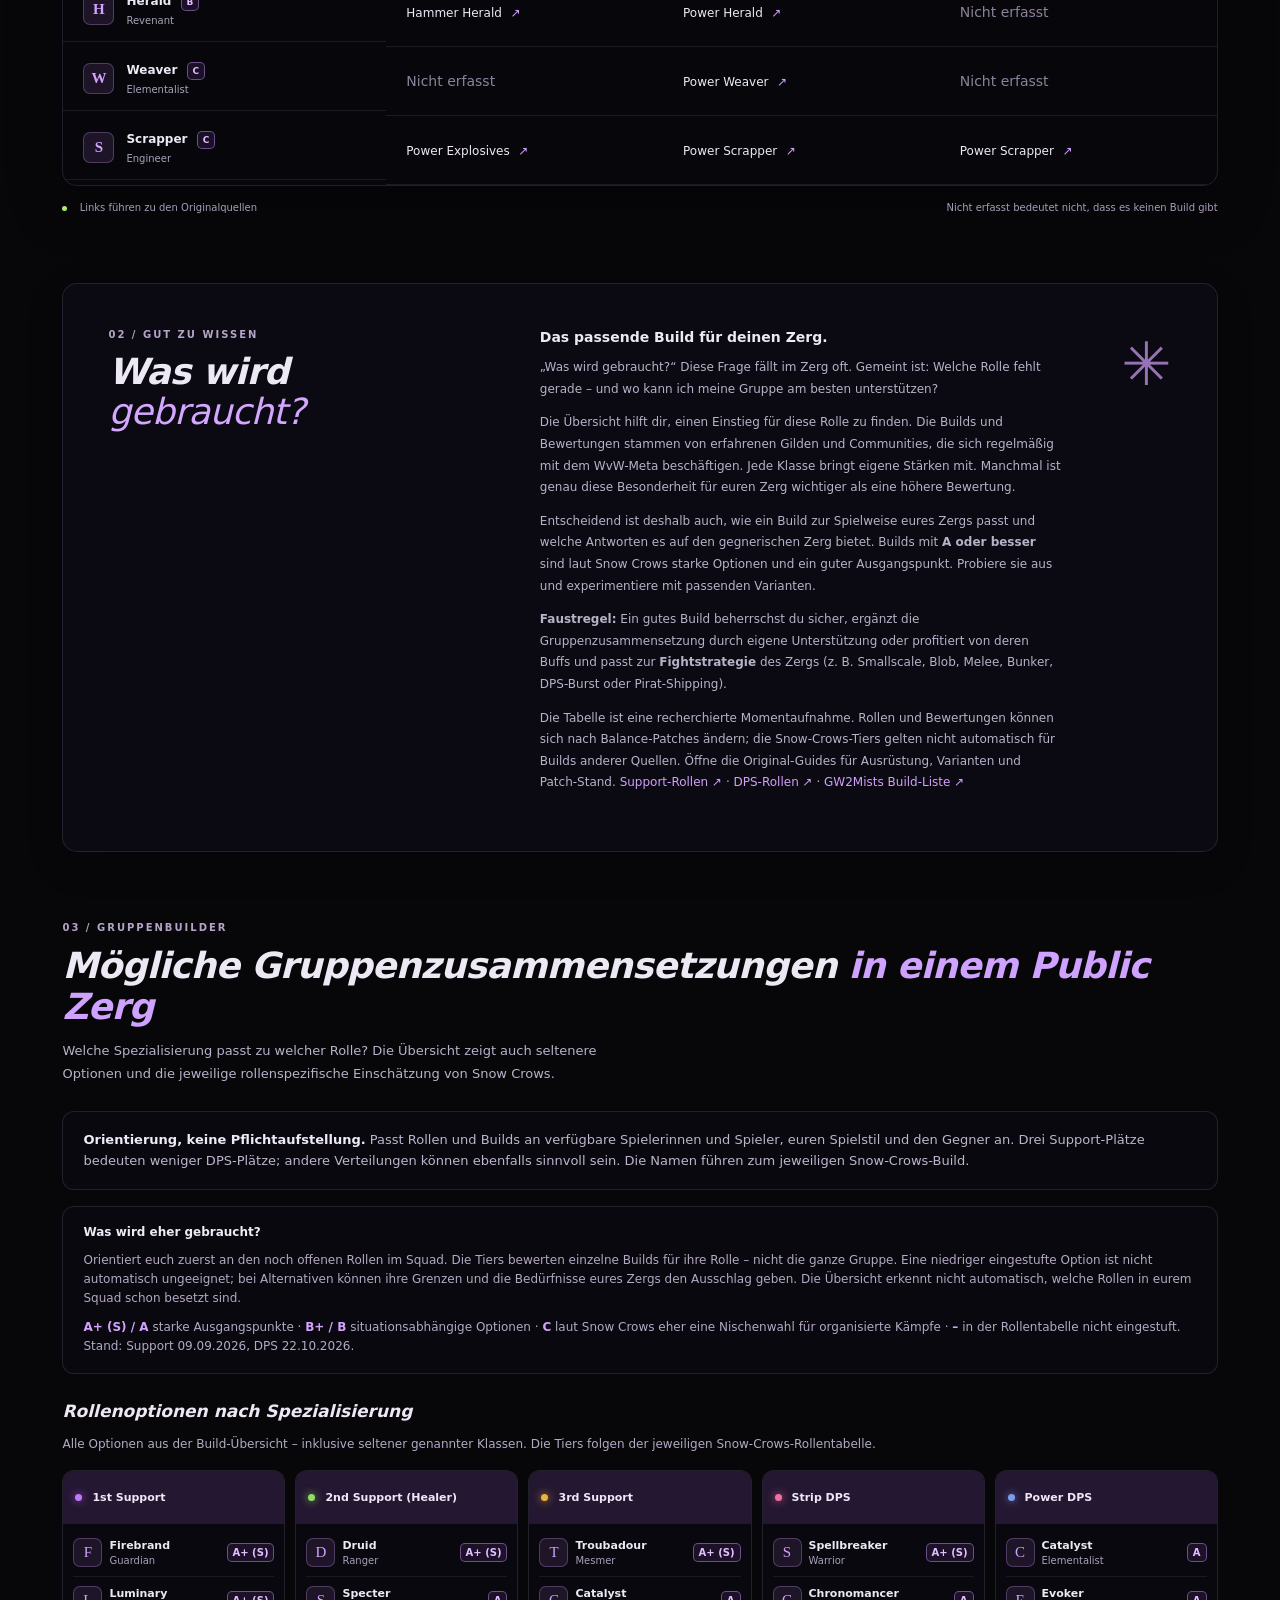
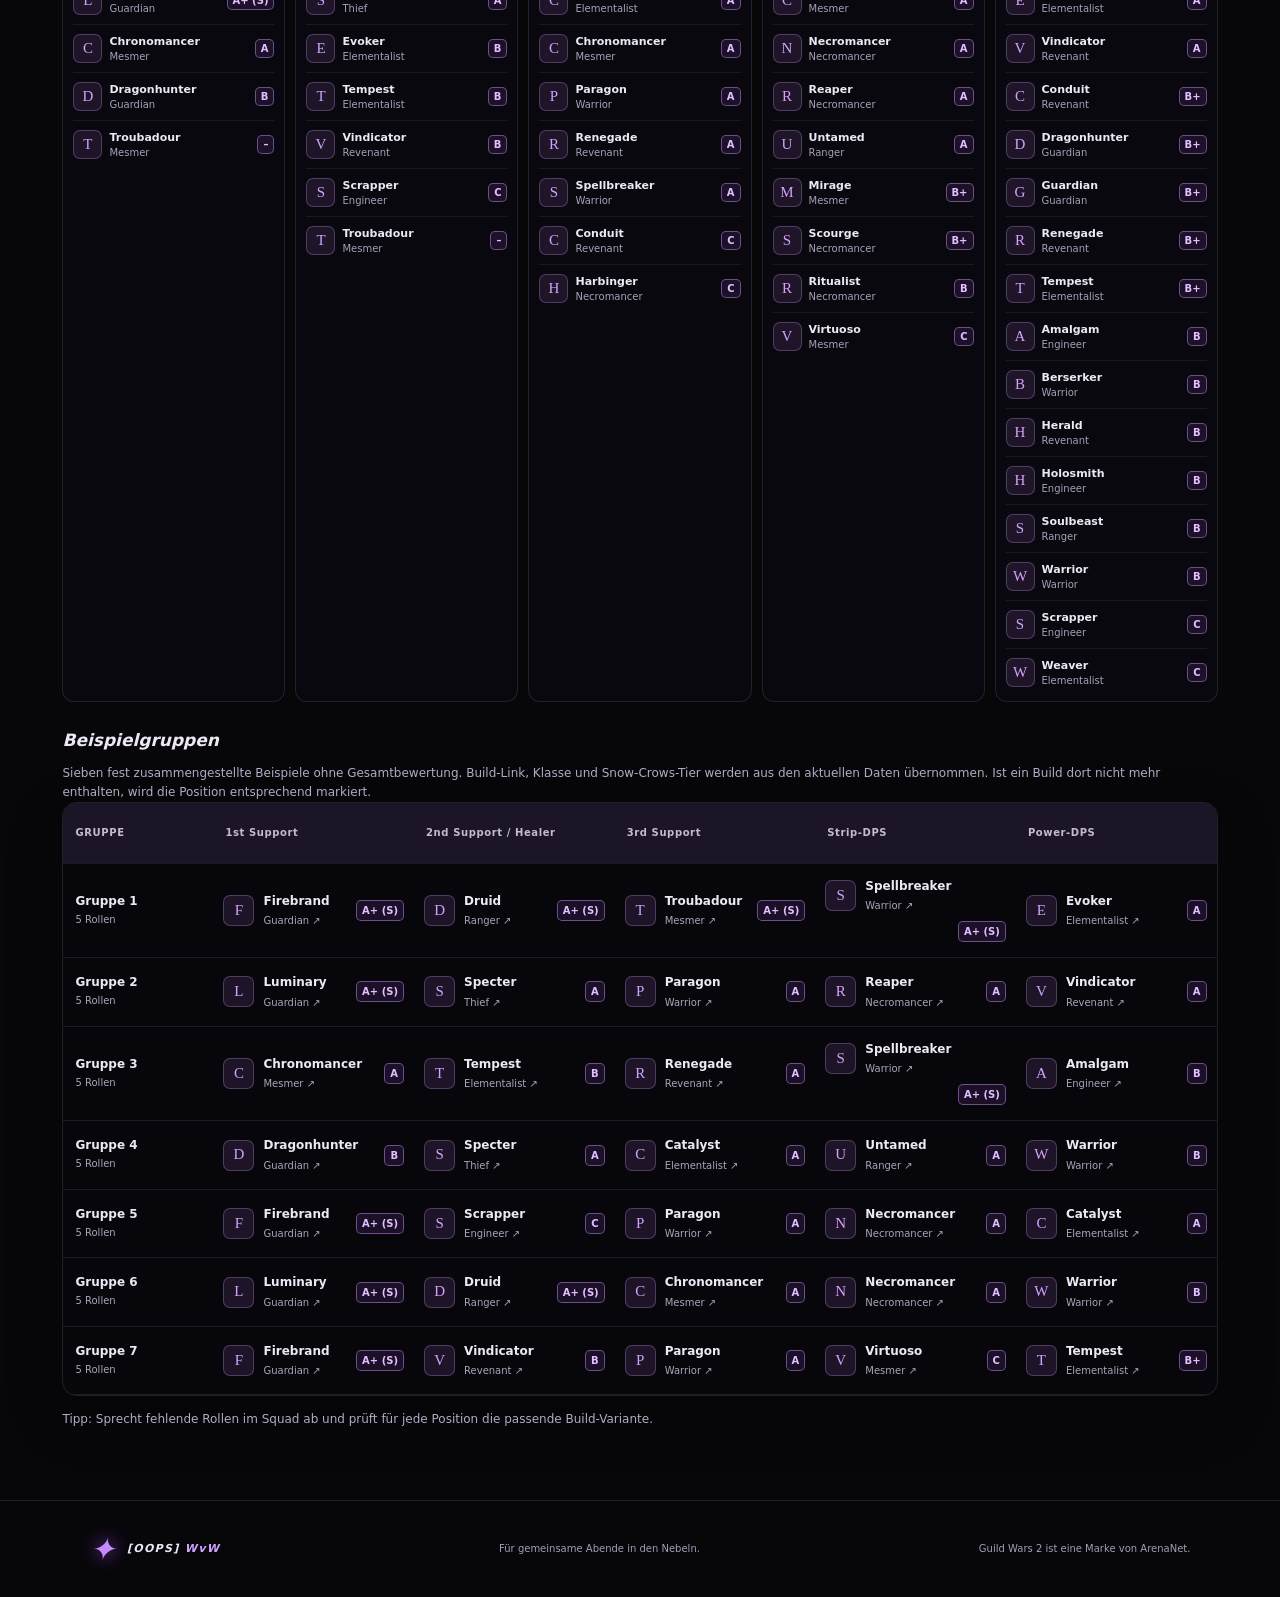
==== commit a1cfdc33: "Füge Gruppenbuilder hinzu: Implementiere neue Funktionen zur Anzeige von Rollenoptionen und Beispiel" ====
--- a/builds/index.html
+++ b/builds/index.html
@@ -13,7 +13,7 @@
     <header>
         <div class="brand"><span class="brandmark">✦</span><span>[OOPS] <span
                     class="accent">WvW</span><small>BUILDKOMPASS</small></span></div>
-        <nav><a class="active" href="#vergleich">Build-Vergleich</a><a href="#quellen">Über die Quellen</a></nav><span
+        <nav><a class="active" href="#vergleich">Build-Vergleich</a><a href="#gruppenbuilder">Gruppenbuilder</a><a href="#quellen">Über die Quellen</a></nav><span
             class="header-tag">FÜR DEN ZERG <span>↗</span></span>
     </header>
     <main>
@@ -76,6 +76,7 @@
             <div class="table-footer"><span><i class="dot"></i> Links führen zu den Originalquellen</span><span>Nicht
                     erfasst bedeutet nicht, dass es keinen Build gibt</span></div>
         </section>
+
         <section class="note" id="quellen">
             <div>
                 <div class="eyebrow gold">02 / GUT ZU WISSEN</div>
@@ -108,6 +109,19 @@
             </div>
             <div class="note-number">✳</div>
         </section>
+        <section class="builder" id="gruppenbuilder" aria-labelledby="builder-title">
+            <div class="section-top"><div><div class="eyebrow gold">03 / GRUPPENBUILDER</div>
+                <h2 id="builder-title">Mögliche Gruppenzusammensetzungen <span class="accent">in einem Public Zerg</span></h2>
+                <p>Welche Spezialisierung passt zu welcher Rolle? Die Übersicht zeigt auch seltenere Optionen und die jeweilige rollenspezifische Einschätzung von Snow Crows.</p>
+            </div></div>
+            <div class="builder-intro"><strong>Orientierung, keine Pflichtaufstellung.</strong> Passt Rollen und Builds an verfügbare Spielerinnen und Spieler, euren Spielstil und den Gegner an. Drei Support-Plätze bedeuten weniger DPS-Plätze; andere Verteilungen können ebenfalls sinnvoll sein. Die Namen führen zum jeweiligen Snow-Crows-Build.</div>
+            <div class="builder-rating"><strong>Was wird eher gebraucht?</strong><p>Orientiert euch zuerst an den noch offenen Rollen im Squad. Die Tiers bewerten einzelne Builds für ihre Rolle – nicht die ganze Gruppe. Eine niedriger eingestufte Option ist nicht automatisch ungeeignet; bei Alternativen können ihre Grenzen und die Bedürfnisse eures Zergs den Ausschlag geben. Die Übersicht erkennt nicht automatisch, welche Rollen in eurem Squad schon besetzt sind.</p><p><b>A+ (S) / A</b> starke Ausgangspunkte · <b>B+ / B</b> situationsabhängige Optionen · <b>C</b> laut Snow Crows eher eine Nischenwahl für organisierte Kämpfe · <b>–</b> in der Rollentabelle nicht eingestuft. Stand: Support 09.09.2026, DPS 22.10.2026.</p></div>
+            <h3 class="role-options-title">Rollenoptionen nach Spezialisierung</h3><p class="builder-foot">Alle Optionen aus der Build-Übersicht – inklusive seltener genannter Klassen. Die Tiers folgen der jeweiligen Snow-Crows-Rollentabelle.</p>
+            <div id="role-options" class="role-options" aria-label="Spezialisierungen nach Rolle"><p>Rollenoptionen werden geladen …</p></div>
+            <h3 class="role-options-title">Beispielgruppen</h3><p class="builder-foot">Sieben fest zusammengestellte Beispiele ohne Gesamtbewertung. Build-Link, Klasse und Snow-Crows-Tier werden aus den aktuellen Daten übernommen. Ist ein Build dort nicht mehr enthalten, wird die Position entsprechend markiert.</p>
+            <div class="table-wrap builder-wrap"><table class="builder-table"><caption class="sr-only">Sieben beispielhafte Zerg-Gruppen mit Snow-Crows-Rollentiers</caption><thead><tr><th scope="col">GRUPPE</th><th scope="col">1st Support</th><th scope="col">2nd Support / Healer</th><th scope="col">3rd Support</th><th scope="col">Strip-DPS</th><th scope="col">Power-DPS</th></tr></thead><tbody id="example-groups"></tbody></table></div>
+            <p class="builder-foot">Tipp: Sprecht fehlende Rollen im Squad ab und prüft für jede Position die passende Build-Variante.</p>
+        </section>
     </main>
     <footer>
         <div class="brand"><span class="brandmark">✦</span><span>[OOPS] <span class="accent">WvW</span></span></div>
--- a/builds/style.css
+++ b/builds/style.css
@@ -18,3 +18,11 @@
 tbody tr:not(.group):hover{background:rgba(142,78,181,.12)}.class-icon{flex:none;border-color:rgba(195,153,230,.3);border-radius:7px;background:rgba(61,39,73,.45);color:#d3a2ff}.class-name small{color:#aba2ba}.class-name small.why{color:#beb5cc}.tier{border-color:rgba(205,158,255,.45);border-radius:5px;background:rgba(137,70,183,.16);color:#e2bfff}.build{color:#eee8f5}.build:hover,.build span{color:#d5a1ff}.listnote,.table-footer{color:#a99cb9}.dash{color:#8d829a}.table-footer .dot{box-shadow:none}
 .note{margin:0 3% 70px;border:1px solid var(--line);border-radius:15px;background:rgba(13,10,19,.9);box-shadow:0 12px 36px rgba(0,0,0,.2)}.note-number,.note p a{color:#d0a1fa}footer{border-color:var(--line);color:#a79bb5}footer .brand{color:#ede7f5}a:focus-visible,button:focus-visible,input:focus-visible{outline-color:#d5a1ff}
 @media(max-width:800px){header{padding:0 5%;gap:20px}.hero{margin:24px 3% 0}.hero-copy{padding:30px 25px}.overview{padding:42px 3% 55px}.note{margin:0 3% 45px;padding:26px}body{background-attachment:scroll}}
+
+/* Gruppenbuilder: example squads, with the same visual language as the build overview. */
+.builder{padding:0 3% 70px;scroll-margin-top:20px}.builder .section-top h2{font-size:36px}.builder-intro{margin:25px 0 16px;padding:17px 20px;border:1px solid var(--line);border-radius:12px;background:rgba(10,9,16,.9);color:#beb5cc;font-size:13px;line-height:1.65}.builder-intro strong{color:#f0eaf8}.builder-table{min-width:980px;table-layout:fixed}.builder-table thead th:first-child{width:125px}.builder-table thead th{font-size:10px;letter-spacing:.06em;padding:15px 12px}.builder-table tbody tr:not(.group){height:auto}.builder-table tbody th.builder-group{display:table-cell;vertical-align:middle;color:#eee8f5;font-size:12px;padding:17px 12px}.builder-group small,.builder-build small{display:block;margin-top:5px;color:#ada3bb;font-size:10px;font-weight:400}.builder-table td{padding:15px 10px;vertical-align:middle}.builder-build{display:flex;align-items:center;gap:9px;line-height:1.3;color:#eee8f5;font-size:12px}.builder-build:hover strong{color:#d5a1ff;text-decoration:underline}.builder-build .class-icon{width:31px;height:31px}.builder-foot{color:#b4a9c4;font-size:12px;margin:14px 0 0;line-height:1.6}.sr-only{position:absolute;width:1px;height:1px;padding:0;margin:-1px;overflow:hidden;clip:rect(0,0,0,0);white-space:nowrap;border:0}@media(max-width:800px){.builder{padding:0 3% 50px}.builder .section-top h2{font-size:30px}.builder-wrap::before{content:'Tabelle seitlich scrollen →';display:block;padding:10px 14px;color:#b4a9c4;font-size:11px}}
+
+.builder-rating{display:flex;flex-wrap:wrap;gap:10px 18px;margin:0 0 16px;padding:16px 20px;border:1px solid var(--line);border-radius:12px;background:rgba(10,9,16,.9);color:#c2b9d0;font-size:12px;line-height:1.5}.builder-rating strong{color:#f0eaf8}.builder-rating b{color:#d5a1ff}.builder-rating p{width:100%;margin:0;color:#b4a9c4}.builder-rating-badge{display:inline-grid;place-items:center;width:23px;height:23px;margin-right:4px;border:1px solid;border-radius:6px;font-weight:800}.rating-a{color:#b7e991;border-color:#688c51;background:#24331f}.rating-b{color:#e8c887;border-color:#8c7446;background:#302719}.rating-c{color:#e5a6b7;border-color:#8b5364;background:#301d25}.builder-group small{line-height:1.45}.builder-table thead th:first-child{width:150px}
+
+/* Snow-Crows role tiers: compare individual builds rather than ranking squads. */
+.role-options-title{margin:27px 0 8px;color:#eee8f5;font-size:17px;font-weight:800;font-style:italic}.role-options{display:grid;grid-template-columns:repeat(5,minmax(0,1fr));gap:10px;margin:16px 0 28px}.role-options-panel{min-width:0;border:1px solid var(--line);border-radius:12px;background:rgba(10,9,16,.9);overflow:hidden}.role-options-panel h4{min-height:53px;display:flex;align-items:center;padding:12px;margin:0;color:#eee8f5;background:rgba(48,30,64,.7);font-size:11px}.role-options-panel h4 .role-dot{flex:none}.role-options-panel ul{list-style:none;margin:0;padding:5px 10px}.role-options-panel li+li{border-top:1px solid rgba(211,190,241,.09)}.role-options-panel a{display:flex;align-items:center;gap:7px;padding:9px 0;min-width:0;font-size:11px}.role-options-panel a:hover .option-name{color:#d5a1ff;text-decoration:underline}.role-options-panel .class-icon{width:29px;height:29px}.role-options-panel .class-icon img{width:25px;height:25px}.option-name{min-width:0;flex:1;overflow-wrap:anywhere;font-weight:700}.option-name small{display:block;margin-top:3px;color:#aaa0b9;font-weight:400;font-size:10px}.role-tier{flex:none;display:inline-block;padding:3px 5px;border:1px solid rgba(205,158,255,.45);border-radius:5px;background:rgba(137,70,183,.16);color:#e2bfff;font-size:10px;font-weight:700;white-space:nowrap}.builder-build{flex-wrap:wrap}.builder-build .example-tier{margin-left:auto}.builder-group small{line-height:1.45}.builder-rating p{line-height:1.6}@media(max-width:1100px){.role-options{grid-template-columns:repeat(2,minmax(0,1fr))}}@media(max-width:520px){.role-options{grid-template-columns:1fr}}
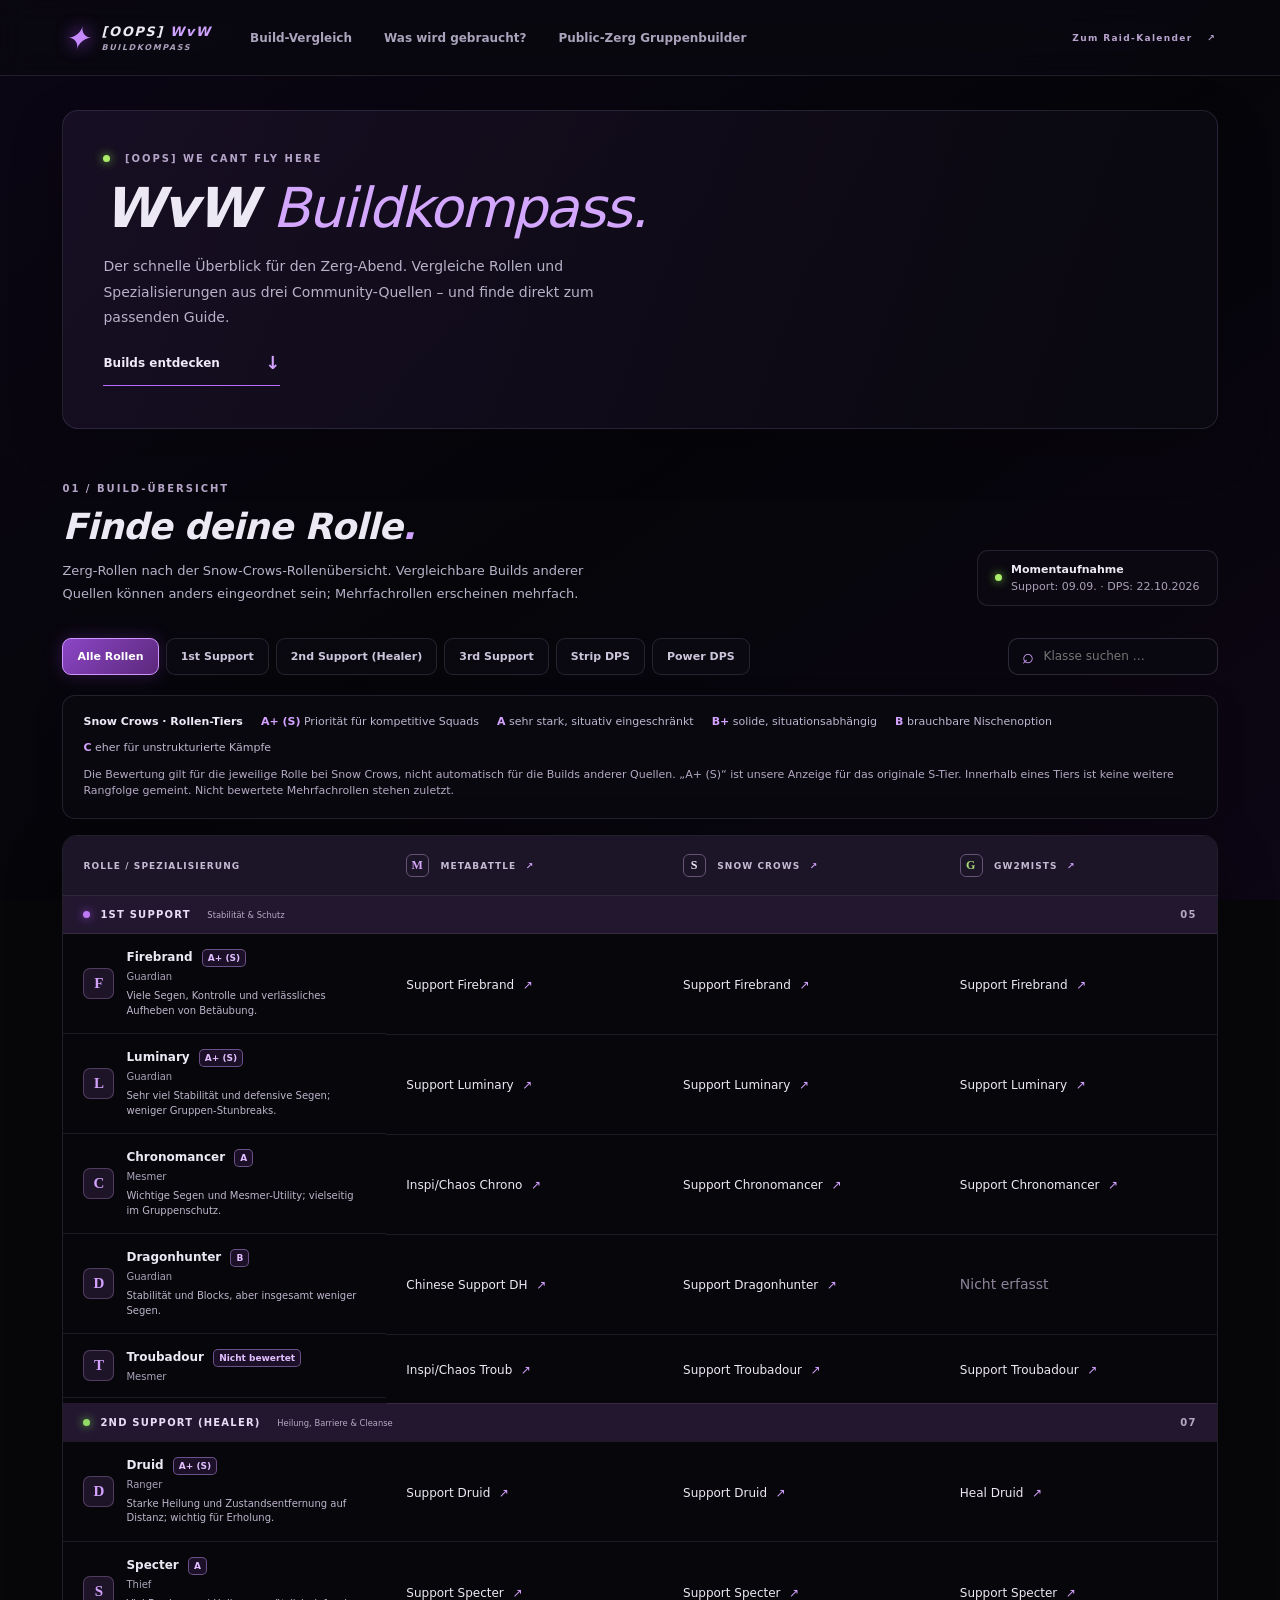
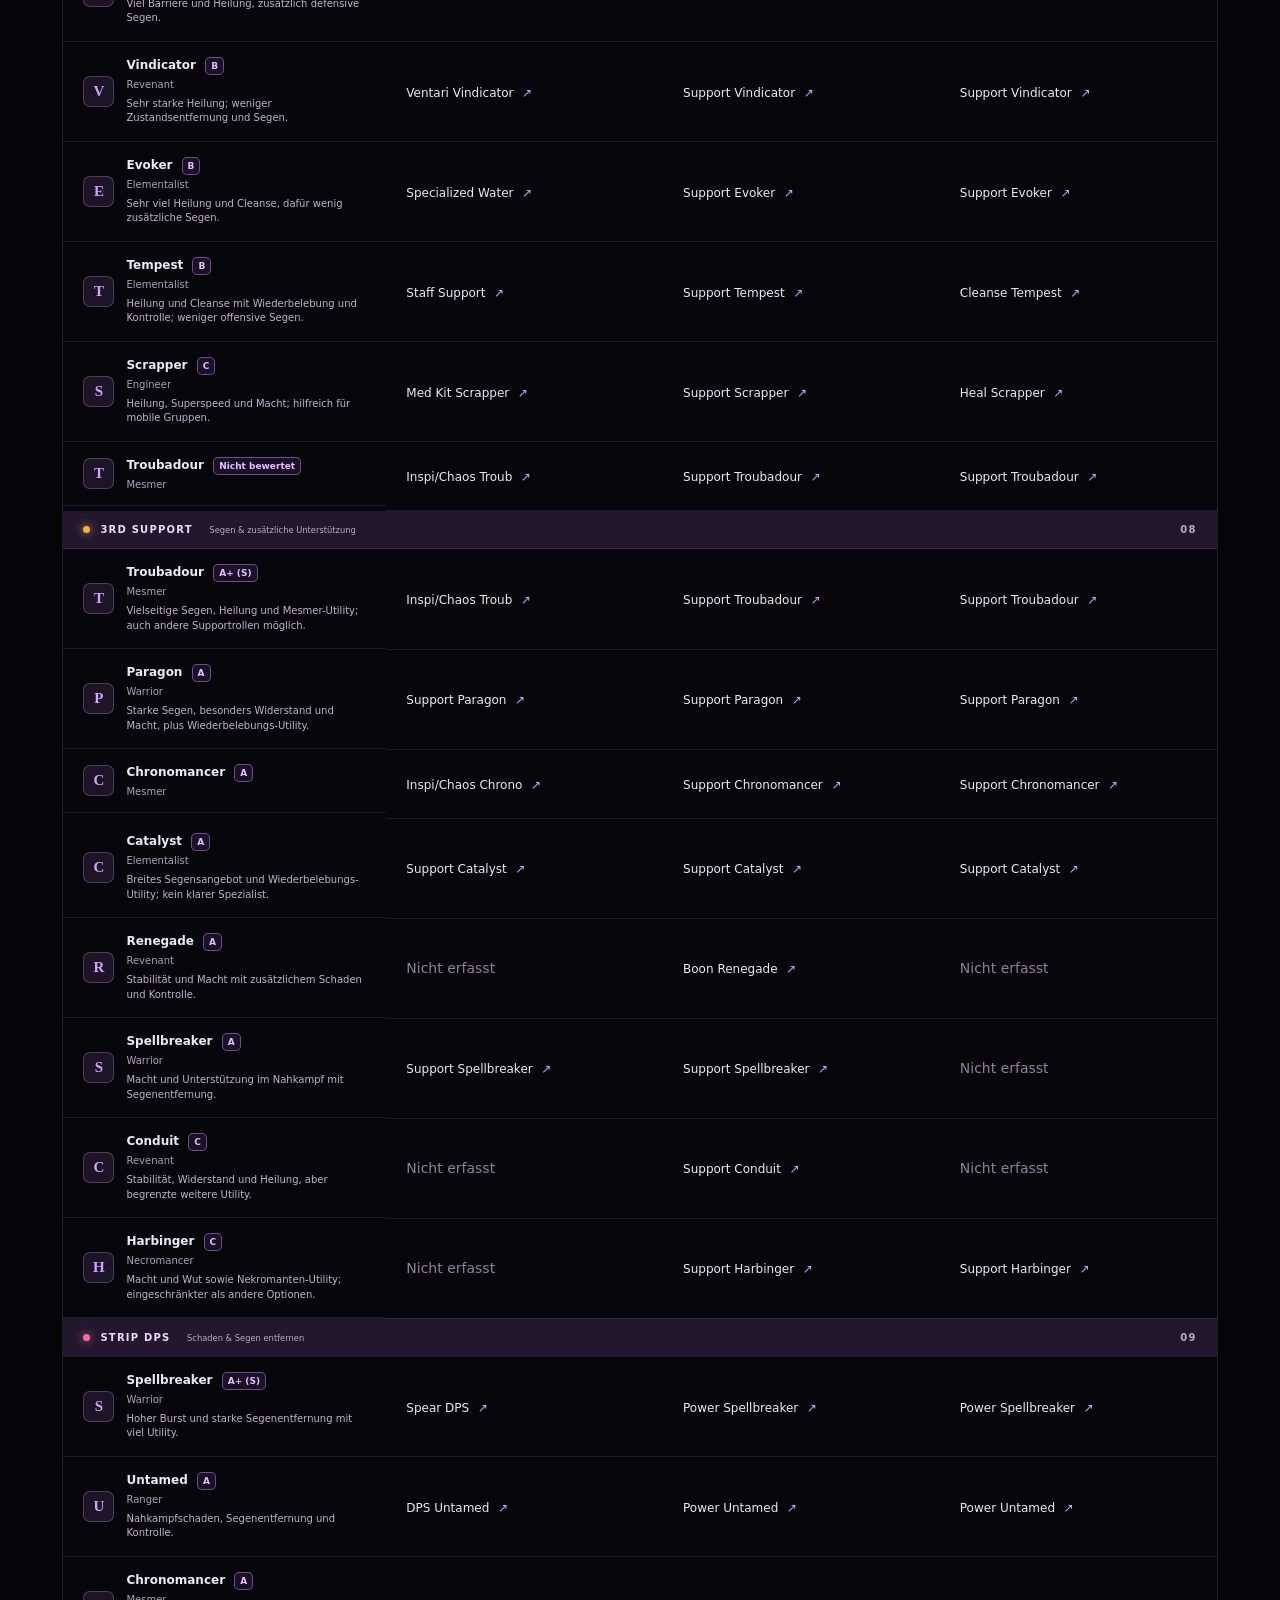
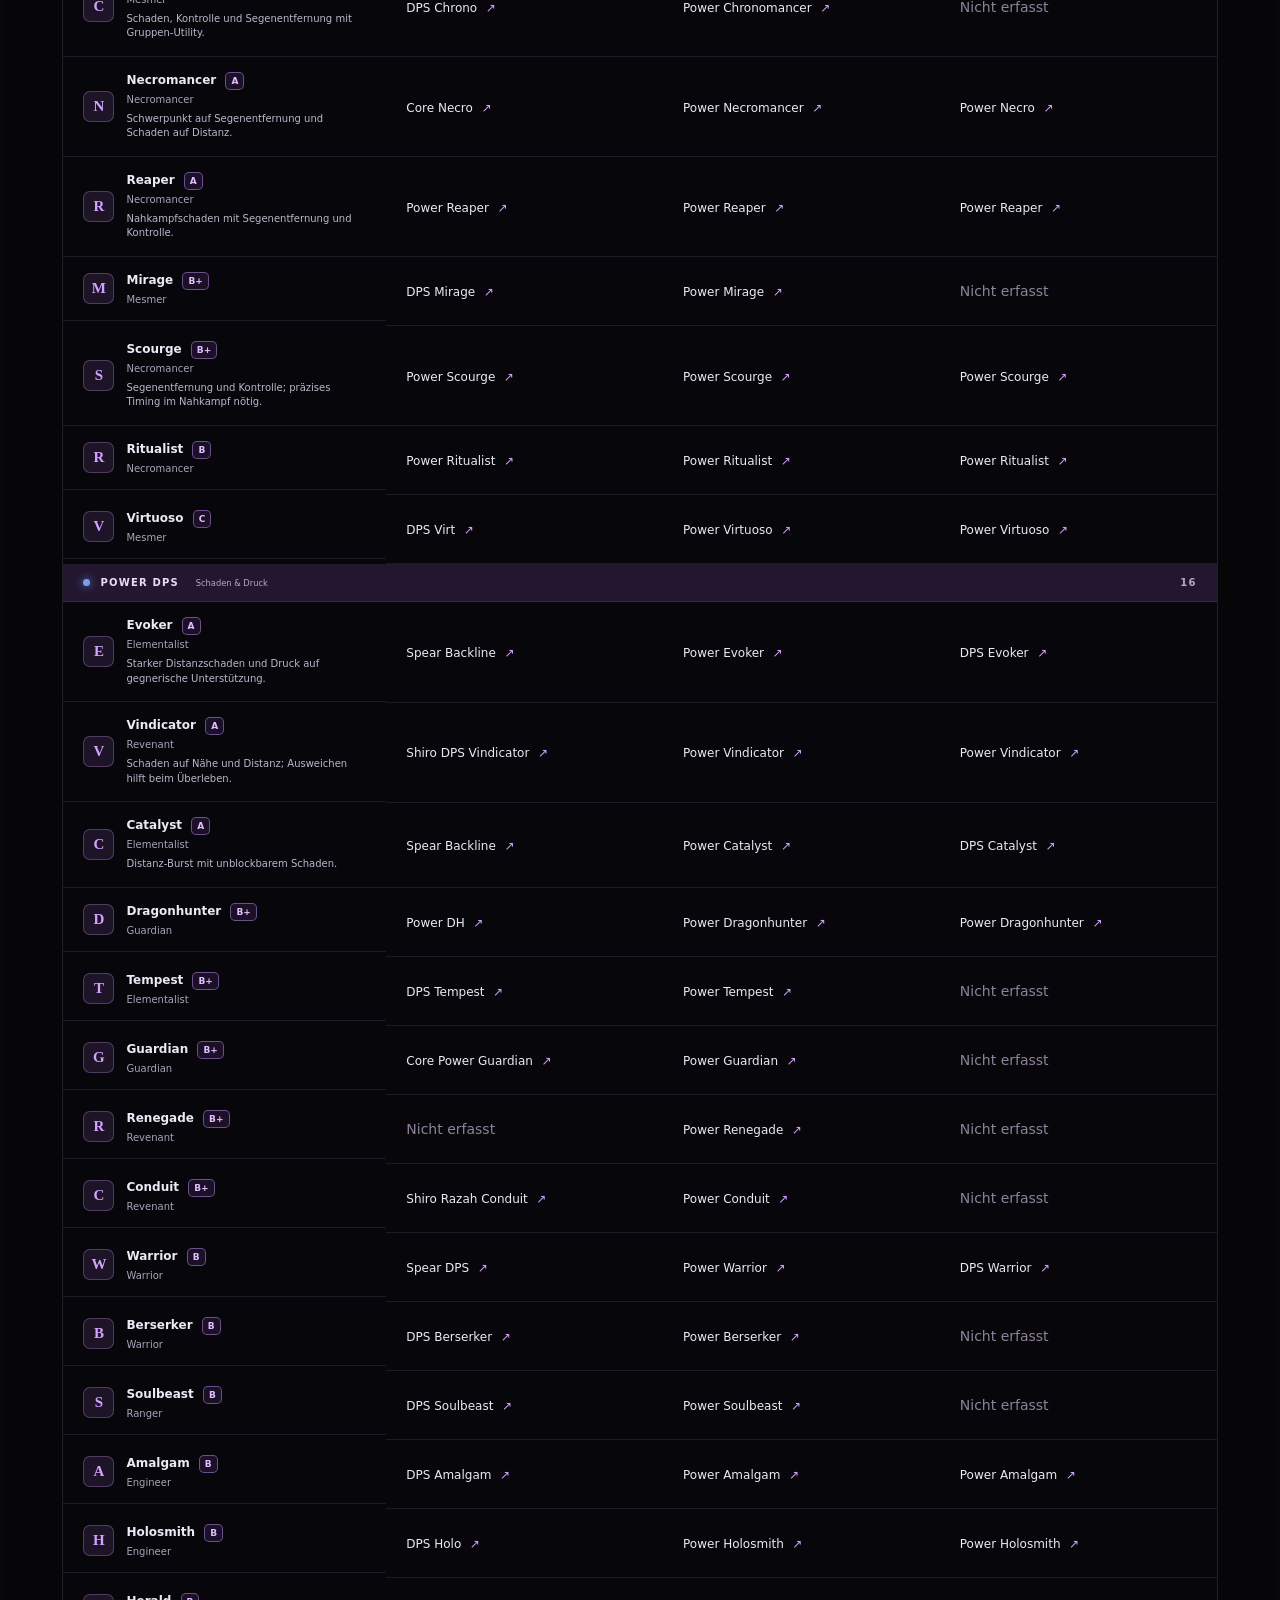
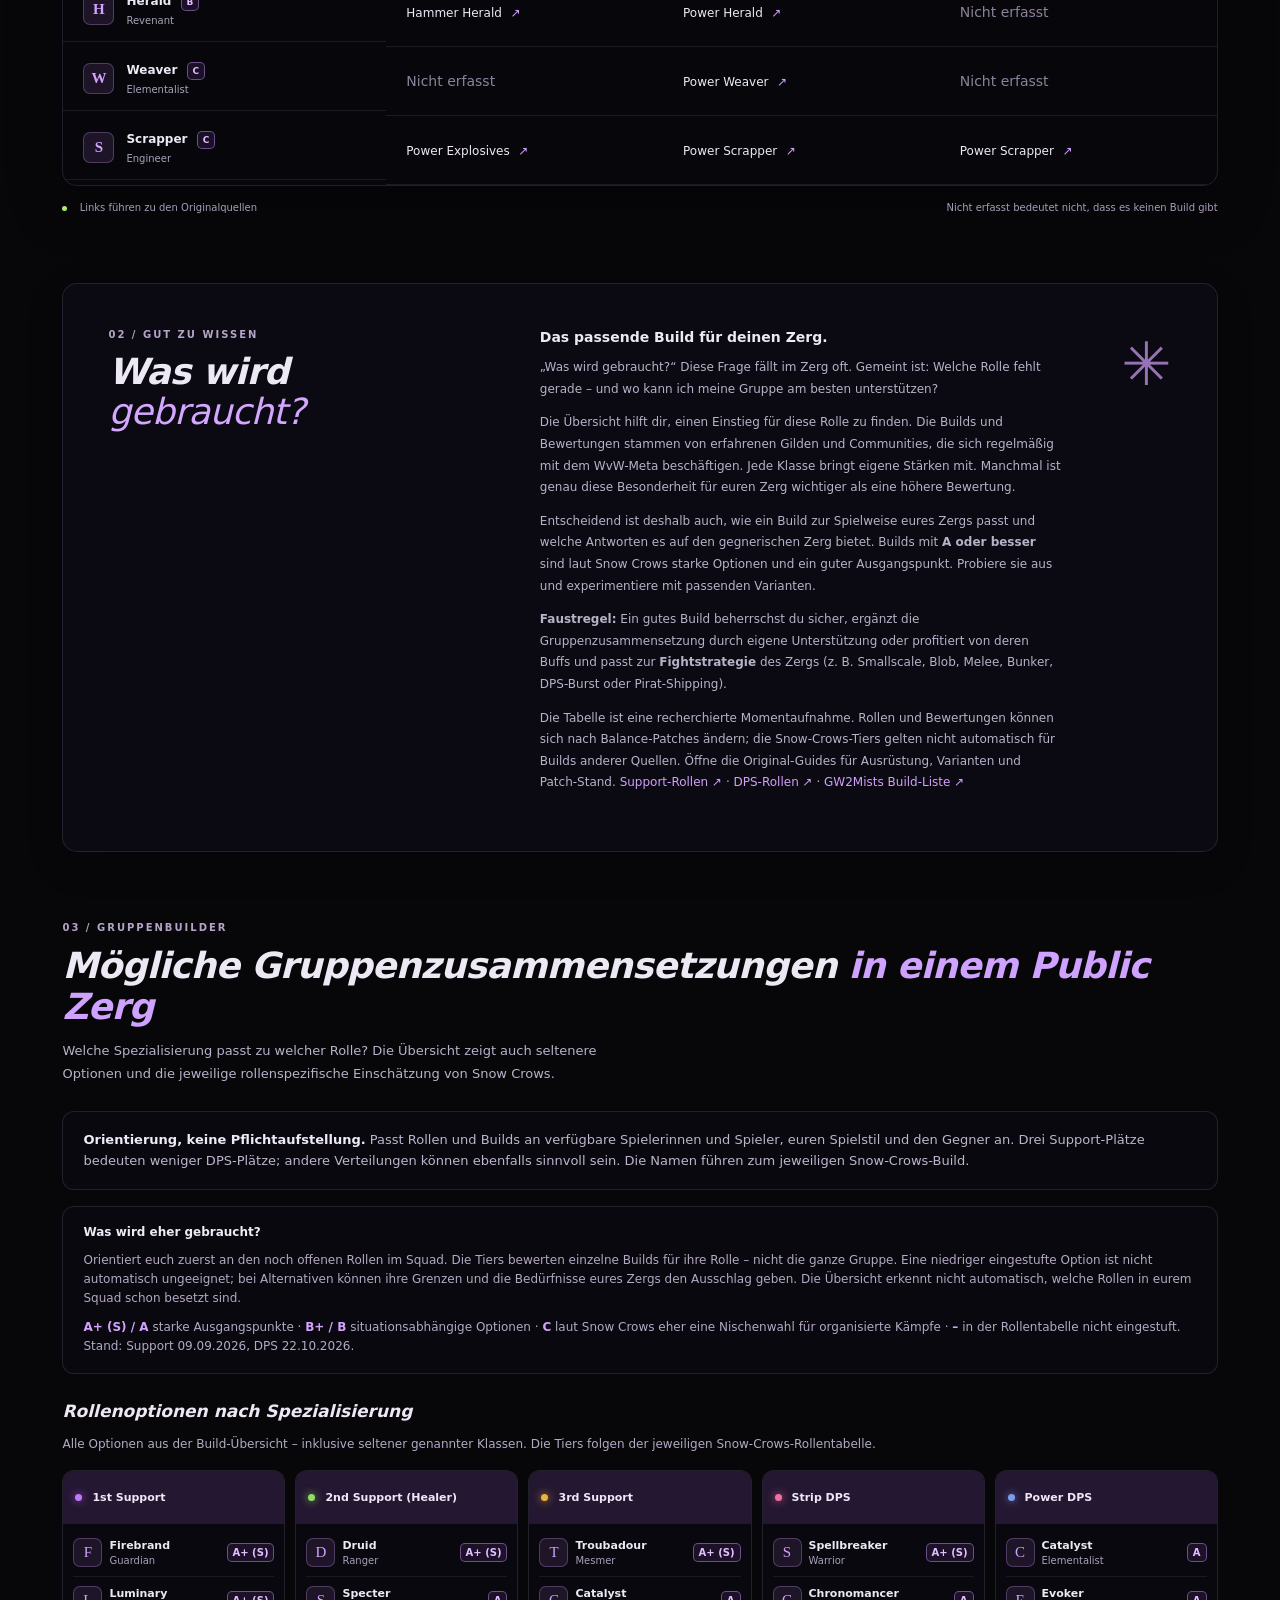
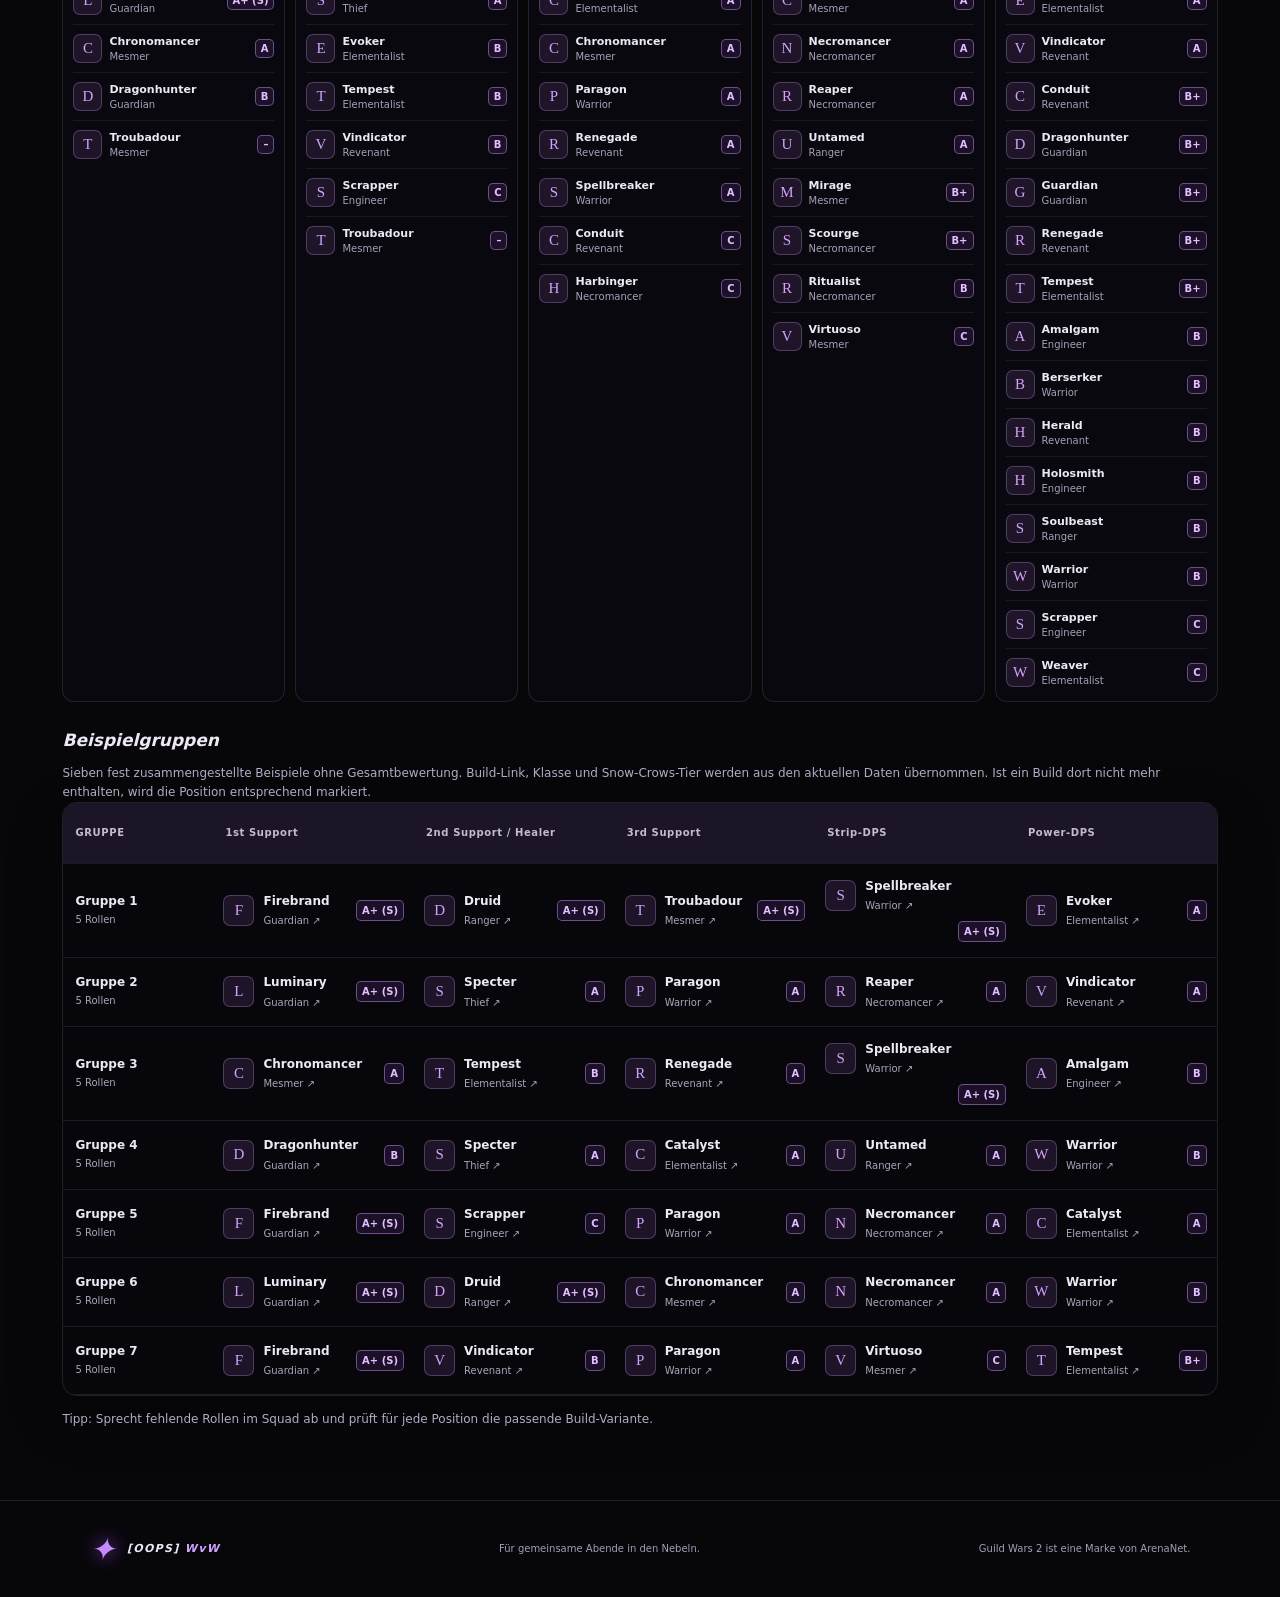
==== commit 5a59af01: "Aktualisiere Navigation in index.html und style.css: verbessere die Benutzerführung und optimiere da" ====
--- a/builds/index.html
+++ b/builds/index.html
@@ -13,15 +13,19 @@
     <header>
         <div class="brand"><span class="brandmark">✦</span><span>[OOPS] <span
                     class="accent">WvW</span><small>BUILDKOMPASS</small></span></div>
-        <nav><a class="active" href="#vergleich">Build-Vergleich</a><a href="#gruppenbuilder">Gruppenbuilder</a><a href="#quellen">Über die Quellen</a></nav><span
-            class="header-tag">FÜR DEN ZERG <span>↗</span></span>
+        <nav aria-label="Seitennavigation">
+            <a href="#vergleich">Build-Vergleich</a>
+            <a href="#quellen">Was wird gebraucht?</a>
+            <a href="#gruppenbuilder">Public-Zerg Gruppenbuilder</a>
+        </nav>
+        <a class="header-tag" href="https://raids.joinoops.win/" target="_blank" rel="noopener noreferrer">Zum Raid-Kalender <span aria-hidden="true">↗</span></a>
     </header>
     <main>
         <section class="hero">
             <div class="hero-copy">
                 <div class="eyebrow"><span class="dot"></span> [OOPS] WE CANT FLY HERE</div>
                 <h1>WvW <em>Buildkompass.</em></h1>
-                <p>Der schnelle Überblick für euren nächsten Zerg-Abend. Vergleiche Rollen und Spezialisierungen aus
+                <p>Der schnelle Überblick für den Zerg-Abend. Vergleiche Rollen und Spezialisierungen aus
                     drei Community-Quellen – und finde direkt zum passenden Guide.</p><a class="hero-link"
                     href="#vergleich">Builds entdecken <span>↓</span></a>
             </div>
--- a/builds/style.css
+++ b/builds/style.css
@@ -26,3 +26,7 @@
 
 /* Snow-Crows role tiers: compare individual builds rather than ranking squads. */
 .role-options-title{margin:27px 0 8px;color:#eee8f5;font-size:17px;font-weight:800;font-style:italic}.role-options{display:grid;grid-template-columns:repeat(5,minmax(0,1fr));gap:10px;margin:16px 0 28px}.role-options-panel{min-width:0;border:1px solid var(--line);border-radius:12px;background:rgba(10,9,16,.9);overflow:hidden}.role-options-panel h4{min-height:53px;display:flex;align-items:center;padding:12px;margin:0;color:#eee8f5;background:rgba(48,30,64,.7);font-size:11px}.role-options-panel h4 .role-dot{flex:none}.role-options-panel ul{list-style:none;margin:0;padding:5px 10px}.role-options-panel li+li{border-top:1px solid rgba(211,190,241,.09)}.role-options-panel a{display:flex;align-items:center;gap:7px;padding:9px 0;min-width:0;font-size:11px}.role-options-panel a:hover .option-name{color:#d5a1ff;text-decoration:underline}.role-options-panel .class-icon{width:29px;height:29px}.role-options-panel .class-icon img{width:25px;height:25px}.option-name{min-width:0;flex:1;overflow-wrap:anywhere;font-weight:700}.option-name small{display:block;margin-top:3px;color:#aaa0b9;font-weight:400;font-size:10px}.role-tier{flex:none;display:inline-block;padding:3px 5px;border:1px solid rgba(205,158,255,.45);border-radius:5px;background:rgba(137,70,183,.16);color:#e2bfff;font-size:10px;font-weight:700;white-space:nowrap}.builder-build{flex-wrap:wrap}.builder-build .example-tier{margin-left:auto}.builder-group small{line-height:1.45}.builder-rating p{line-height:1.6}@media(max-width:1100px){.role-options{grid-template-columns:repeat(2,minmax(0,1fr))}}@media(max-width:520px){.role-options{grid-template-columns:1fr}}
+
+/* Keep all navigation links available on narrow screens. */
+header{gap:clamp(20px,3vw,56px)}header nav a:hover,.header-tag:hover{color:#e6c8ff}header nav a{white-space:nowrap}.header-tag{white-space:nowrap;font-weight:700}
+@media(max-width:800px){header{height:auto;min-height:76px;flex-wrap:wrap;gap:8px 16px;padding:15px 5% 10px}header .brand{order:1}header .header-tag{display:block;order:2;margin-left:auto}header nav{order:3;display:flex;flex:1 0 100%;align-self:auto;flex-wrap:wrap;gap:4px 18px;margin:0}header nav a,header nav a:last-child{display:flex;min-height:36px}header nav a{white-space:normal}}
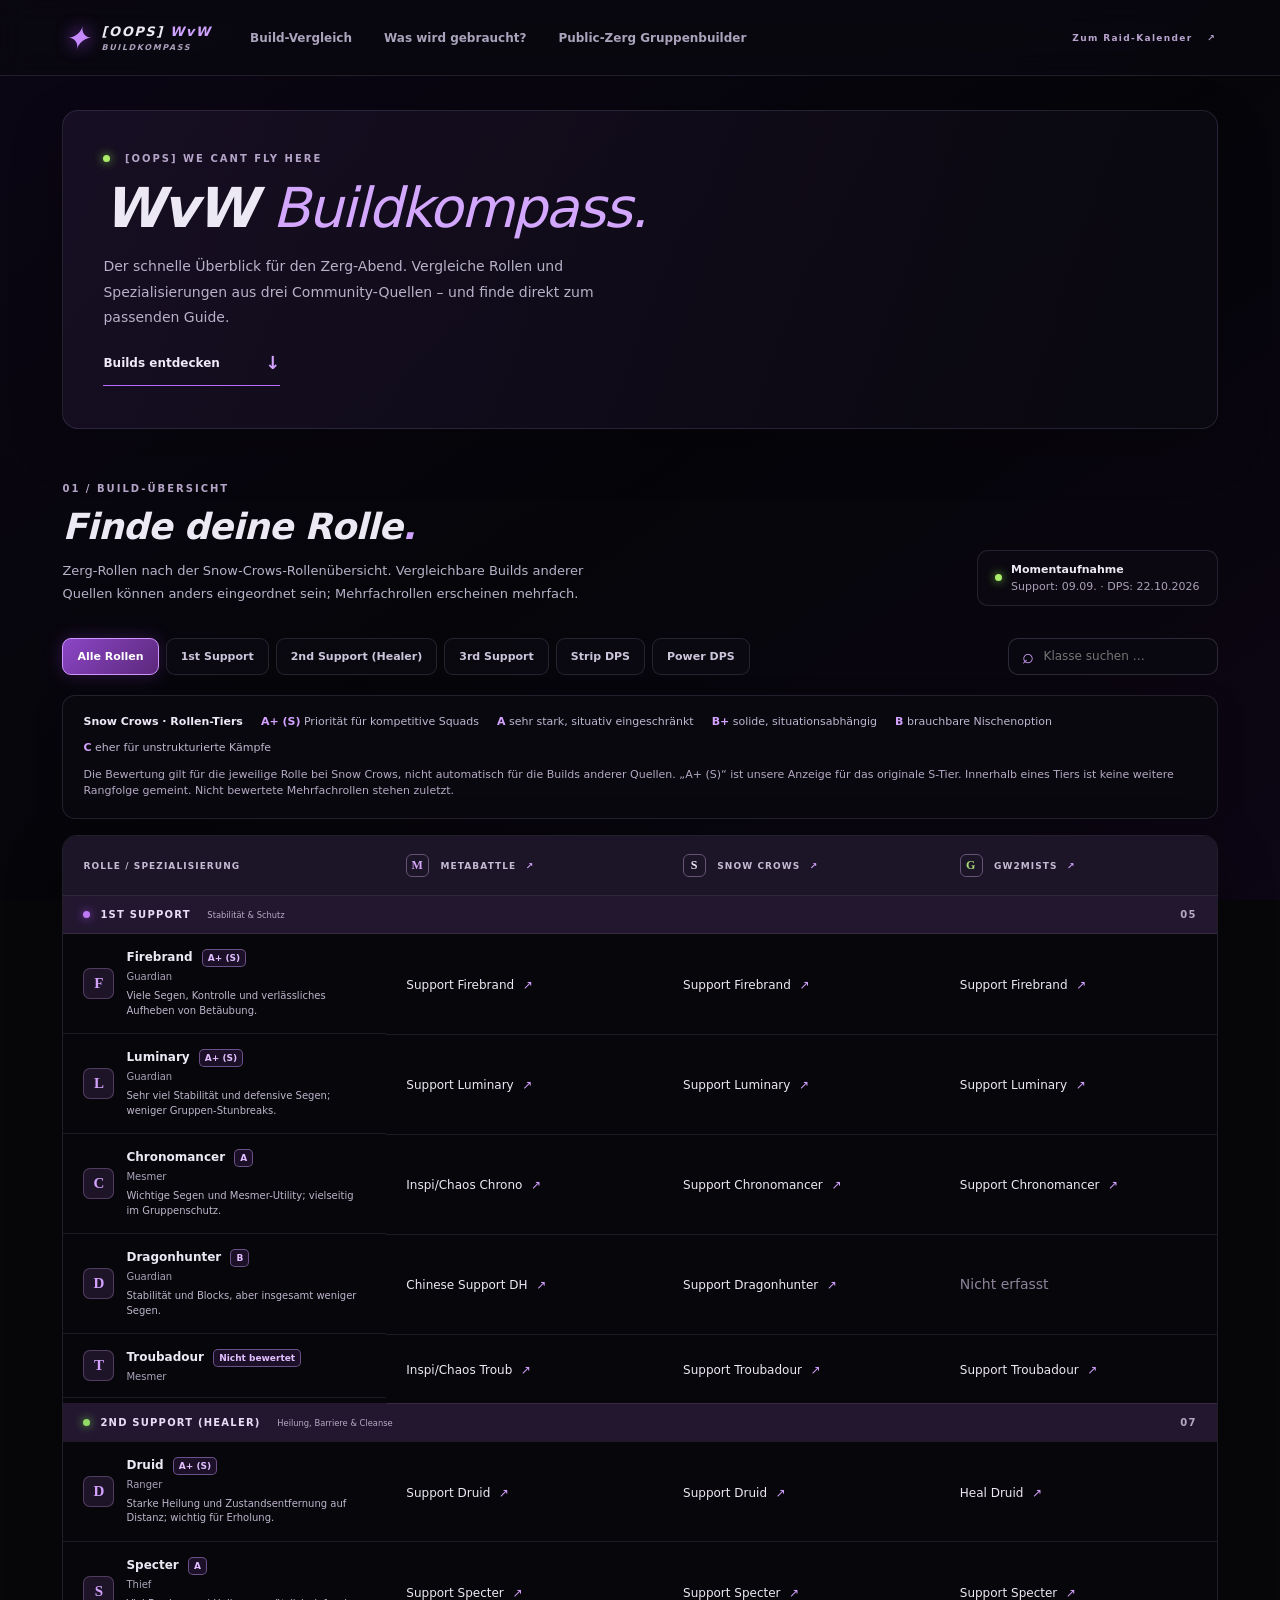
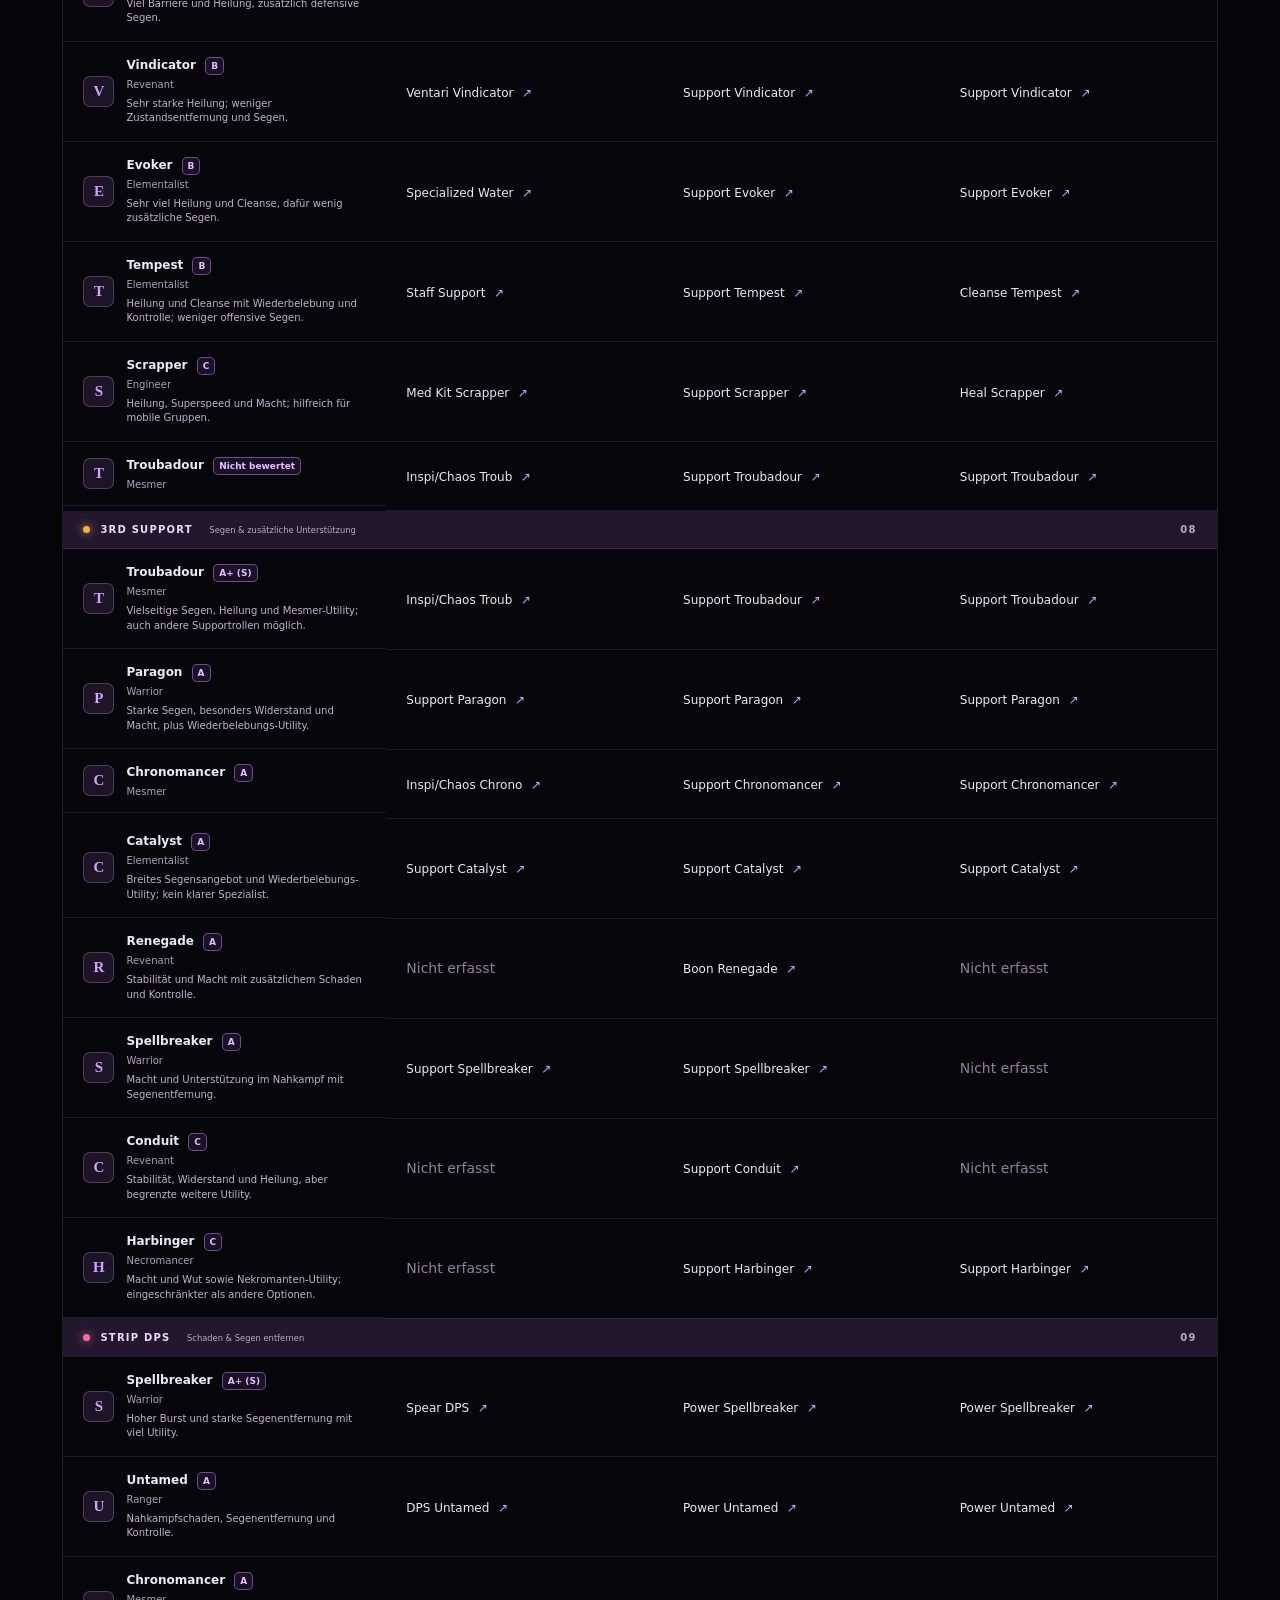
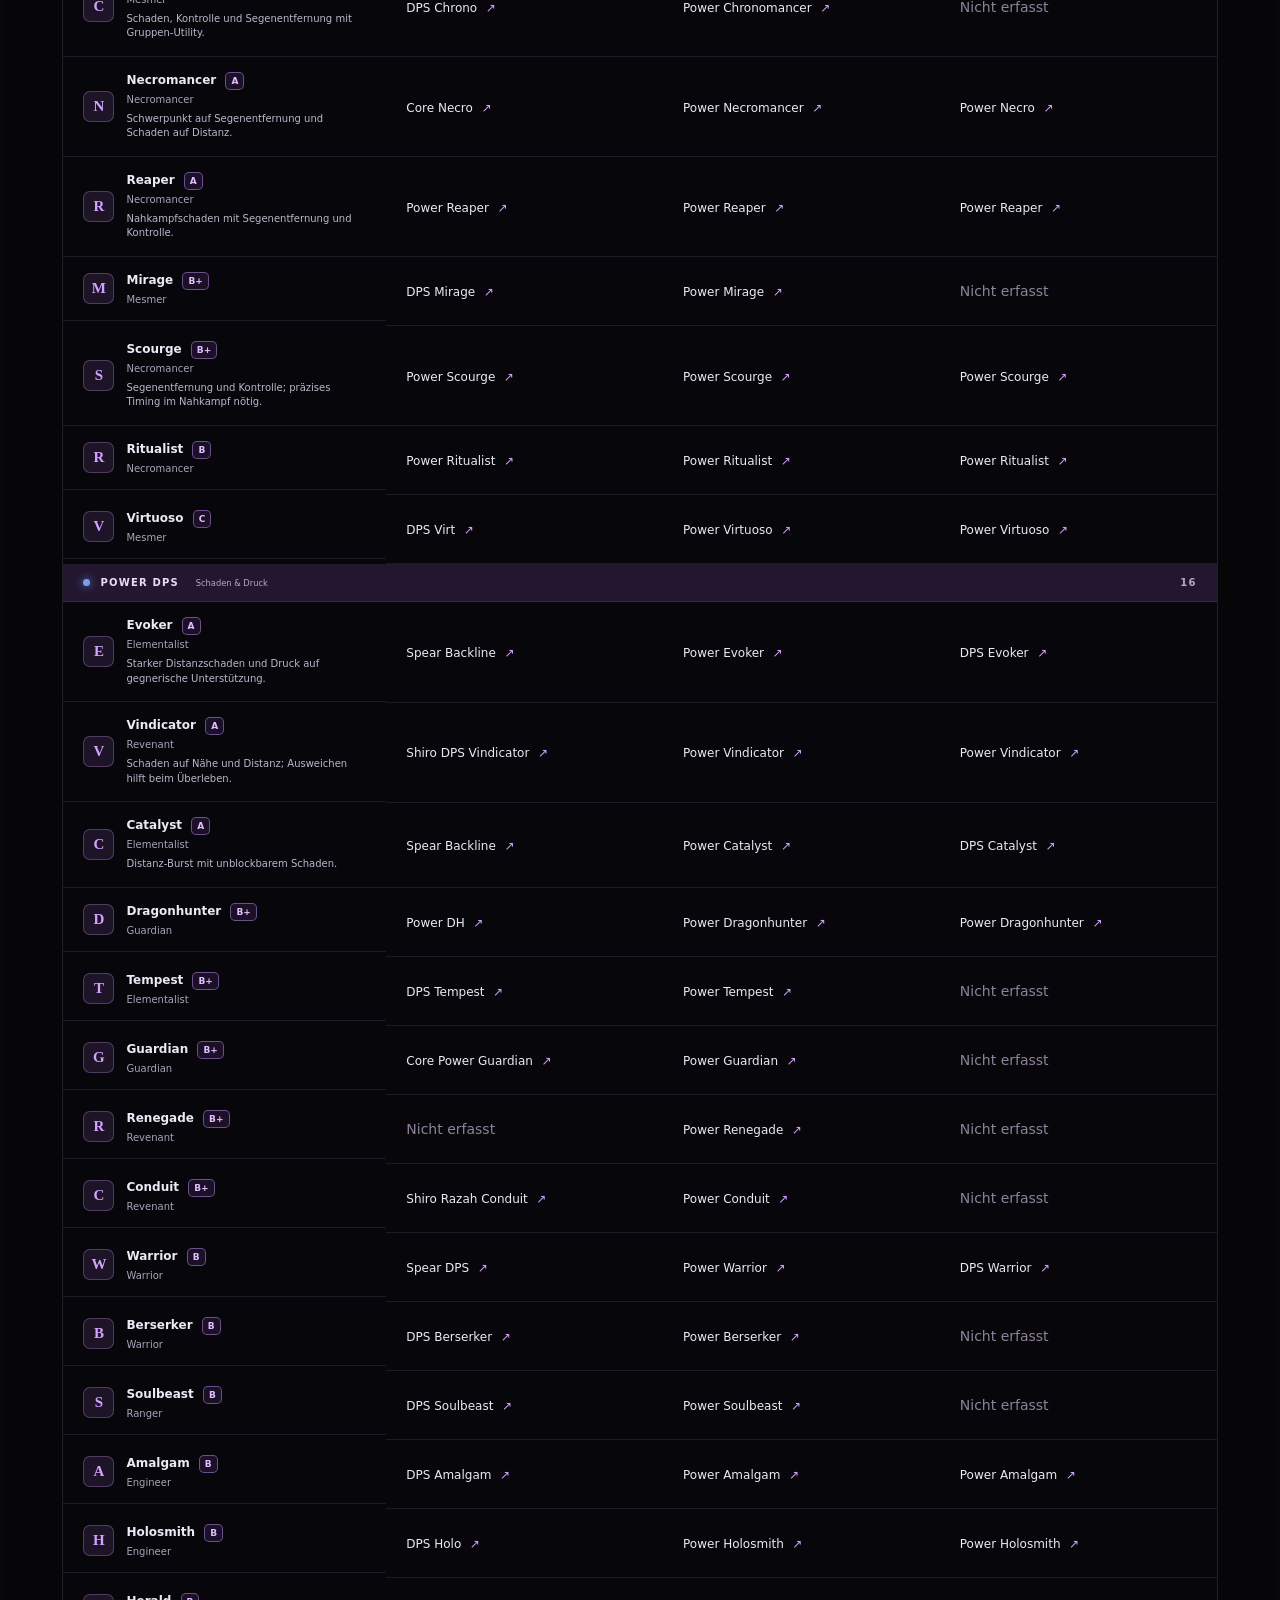
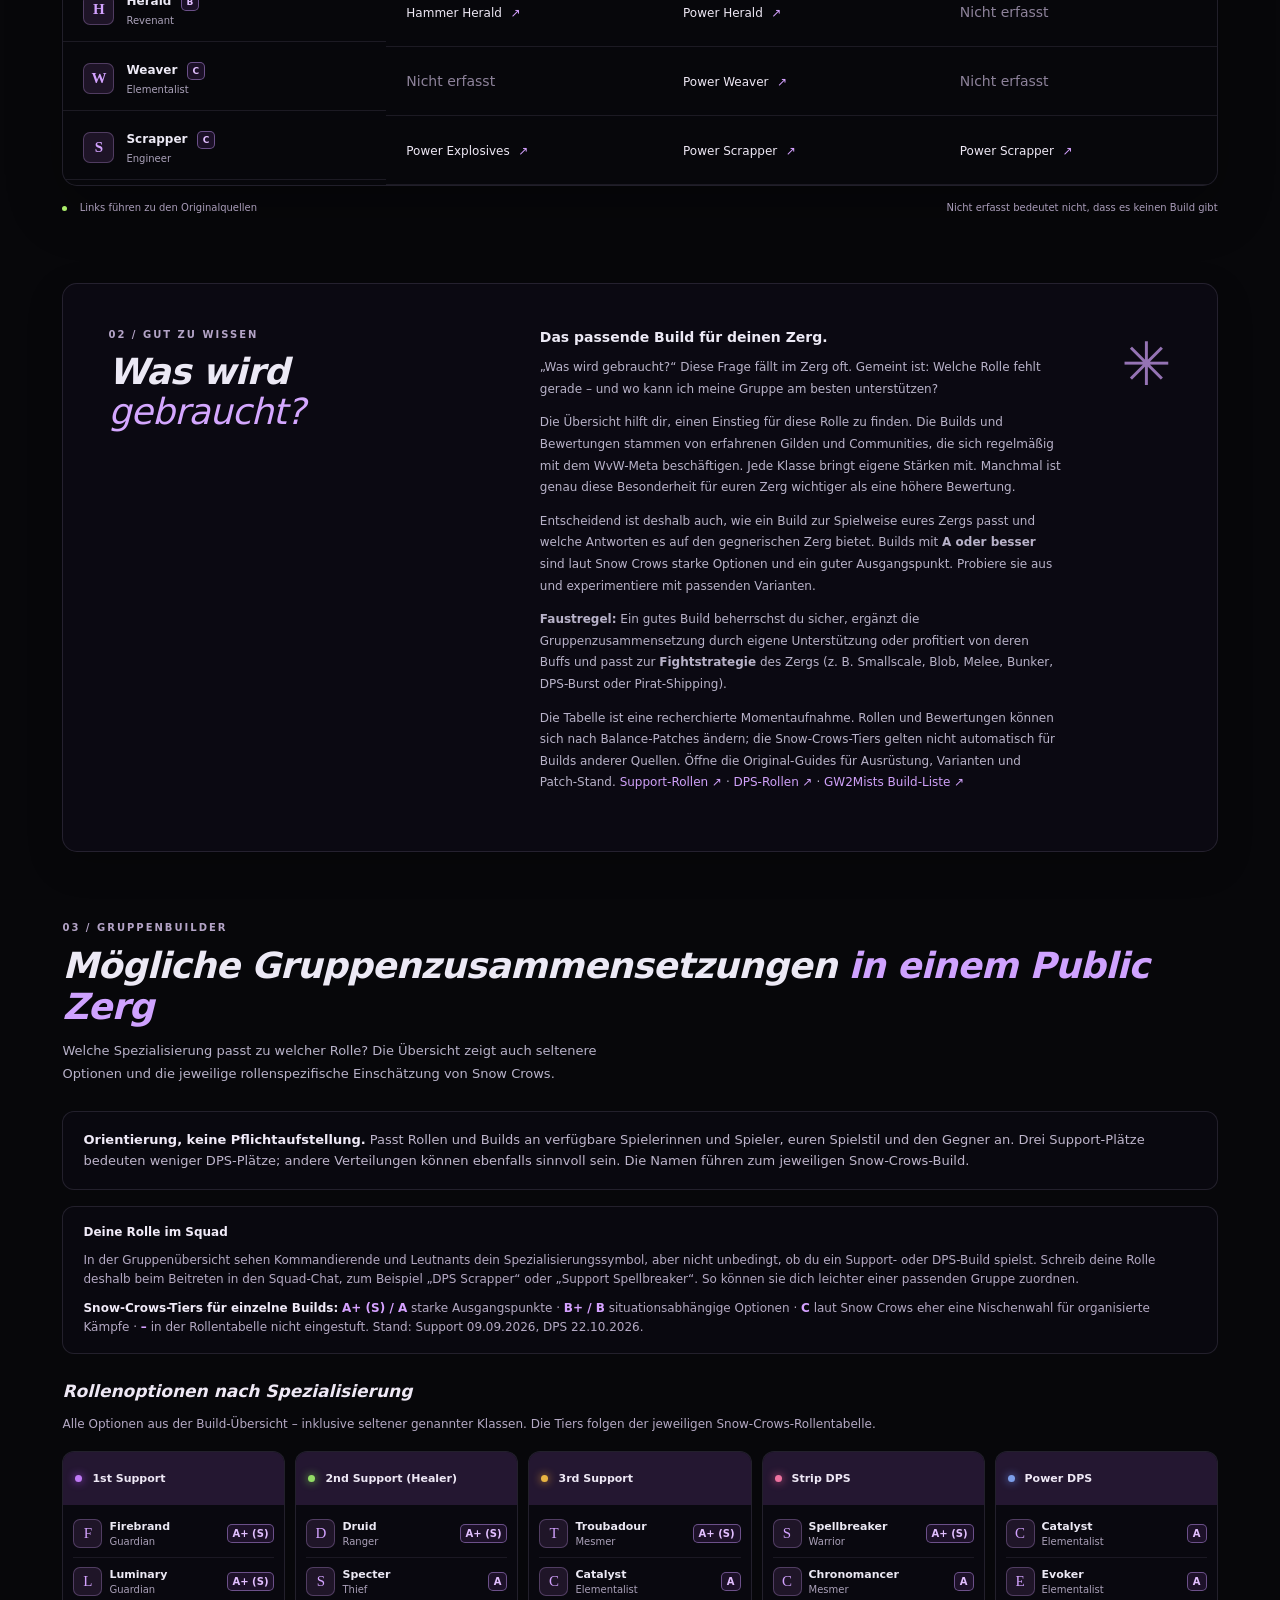
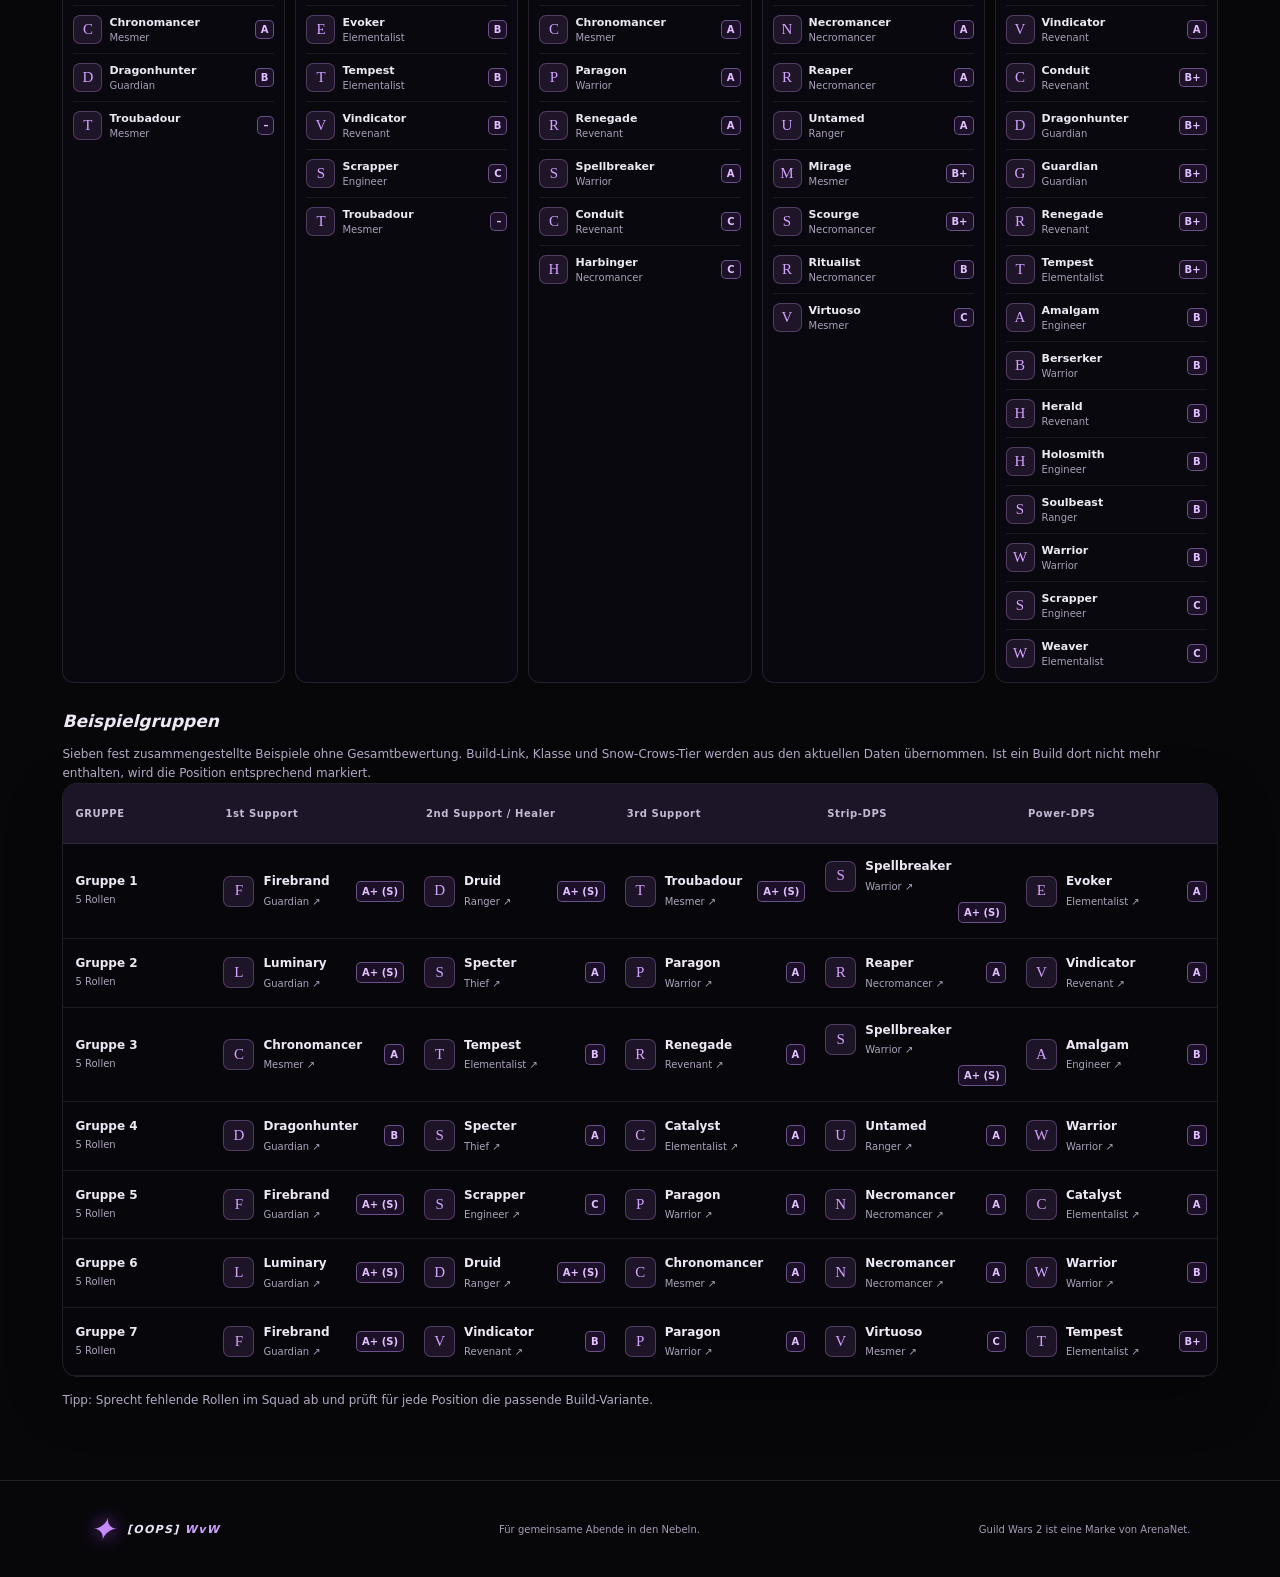
==== commit 687714a3: "Aktualisiere die Beschreibung der Builder-Rolle im Gruppenübersicht: verbessere die Klarheit und Ben" ====
--- a/builds/index.html
+++ b/builds/index.html
@@ -119,7 +119,7 @@
                 <p>Welche Spezialisierung passt zu welcher Rolle? Die Übersicht zeigt auch seltenere Optionen und die jeweilige rollenspezifische Einschätzung von Snow Crows.</p>
             </div></div>
             <div class="builder-intro"><strong>Orientierung, keine Pflichtaufstellung.</strong> Passt Rollen und Builds an verfügbare Spielerinnen und Spieler, euren Spielstil und den Gegner an. Drei Support-Plätze bedeuten weniger DPS-Plätze; andere Verteilungen können ebenfalls sinnvoll sein. Die Namen führen zum jeweiligen Snow-Crows-Build.</div>
-            <div class="builder-rating"><strong>Was wird eher gebraucht?</strong><p>Orientiert euch zuerst an den noch offenen Rollen im Squad. Die Tiers bewerten einzelne Builds für ihre Rolle – nicht die ganze Gruppe. Eine niedriger eingestufte Option ist nicht automatisch ungeeignet; bei Alternativen können ihre Grenzen und die Bedürfnisse eures Zergs den Ausschlag geben. Die Übersicht erkennt nicht automatisch, welche Rollen in eurem Squad schon besetzt sind.</p><p><b>A+ (S) / A</b> starke Ausgangspunkte · <b>B+ / B</b> situationsabhängige Optionen · <b>C</b> laut Snow Crows eher eine Nischenwahl für organisierte Kämpfe · <b>–</b> in der Rollentabelle nicht eingestuft. Stand: Support 09.09.2026, DPS 22.10.2026.</p></div>
+            <div class="builder-rating"><strong>Deine Rolle im Squad</strong><p>In der Gruppenübersicht sehen Kommandierende und Leutnants dein Spezialisierungssymbol, aber nicht unbedingt, ob du ein Support- oder DPS-Build spielst. Schreib deine Rolle deshalb beim Beitreten in den Squad-Chat, zum Beispiel „DPS Scrapper“ oder „Support Spellbreaker“. So können sie dich leichter einer passenden Gruppe zuordnen.</p><p><strong>Snow-Crows-Tiers für einzelne Builds:</strong> <b>A+ (S) / A</b> starke Ausgangspunkte · <b>B+ / B</b> situationsabhängige Optionen · <b>C</b> laut Snow Crows eher eine Nischenwahl für organisierte Kämpfe · <b>–</b> in der Rollentabelle nicht eingestuft. Stand: Support 09.09.2026, DPS 22.10.2026.</p></div>
             <h3 class="role-options-title">Rollenoptionen nach Spezialisierung</h3><p class="builder-foot">Alle Optionen aus der Build-Übersicht – inklusive seltener genannter Klassen. Die Tiers folgen der jeweiligen Snow-Crows-Rollentabelle.</p>
             <div id="role-options" class="role-options" aria-label="Spezialisierungen nach Rolle"><p>Rollenoptionen werden geladen …</p></div>
             <h3 class="role-options-title">Beispielgruppen</h3><p class="builder-foot">Sieben fest zusammengestellte Beispiele ohne Gesamtbewertung. Build-Link, Klasse und Snow-Crows-Tier werden aus den aktuellen Daten übernommen. Ist ein Build dort nicht mehr enthalten, wird die Position entsprechend markiert.</p>
